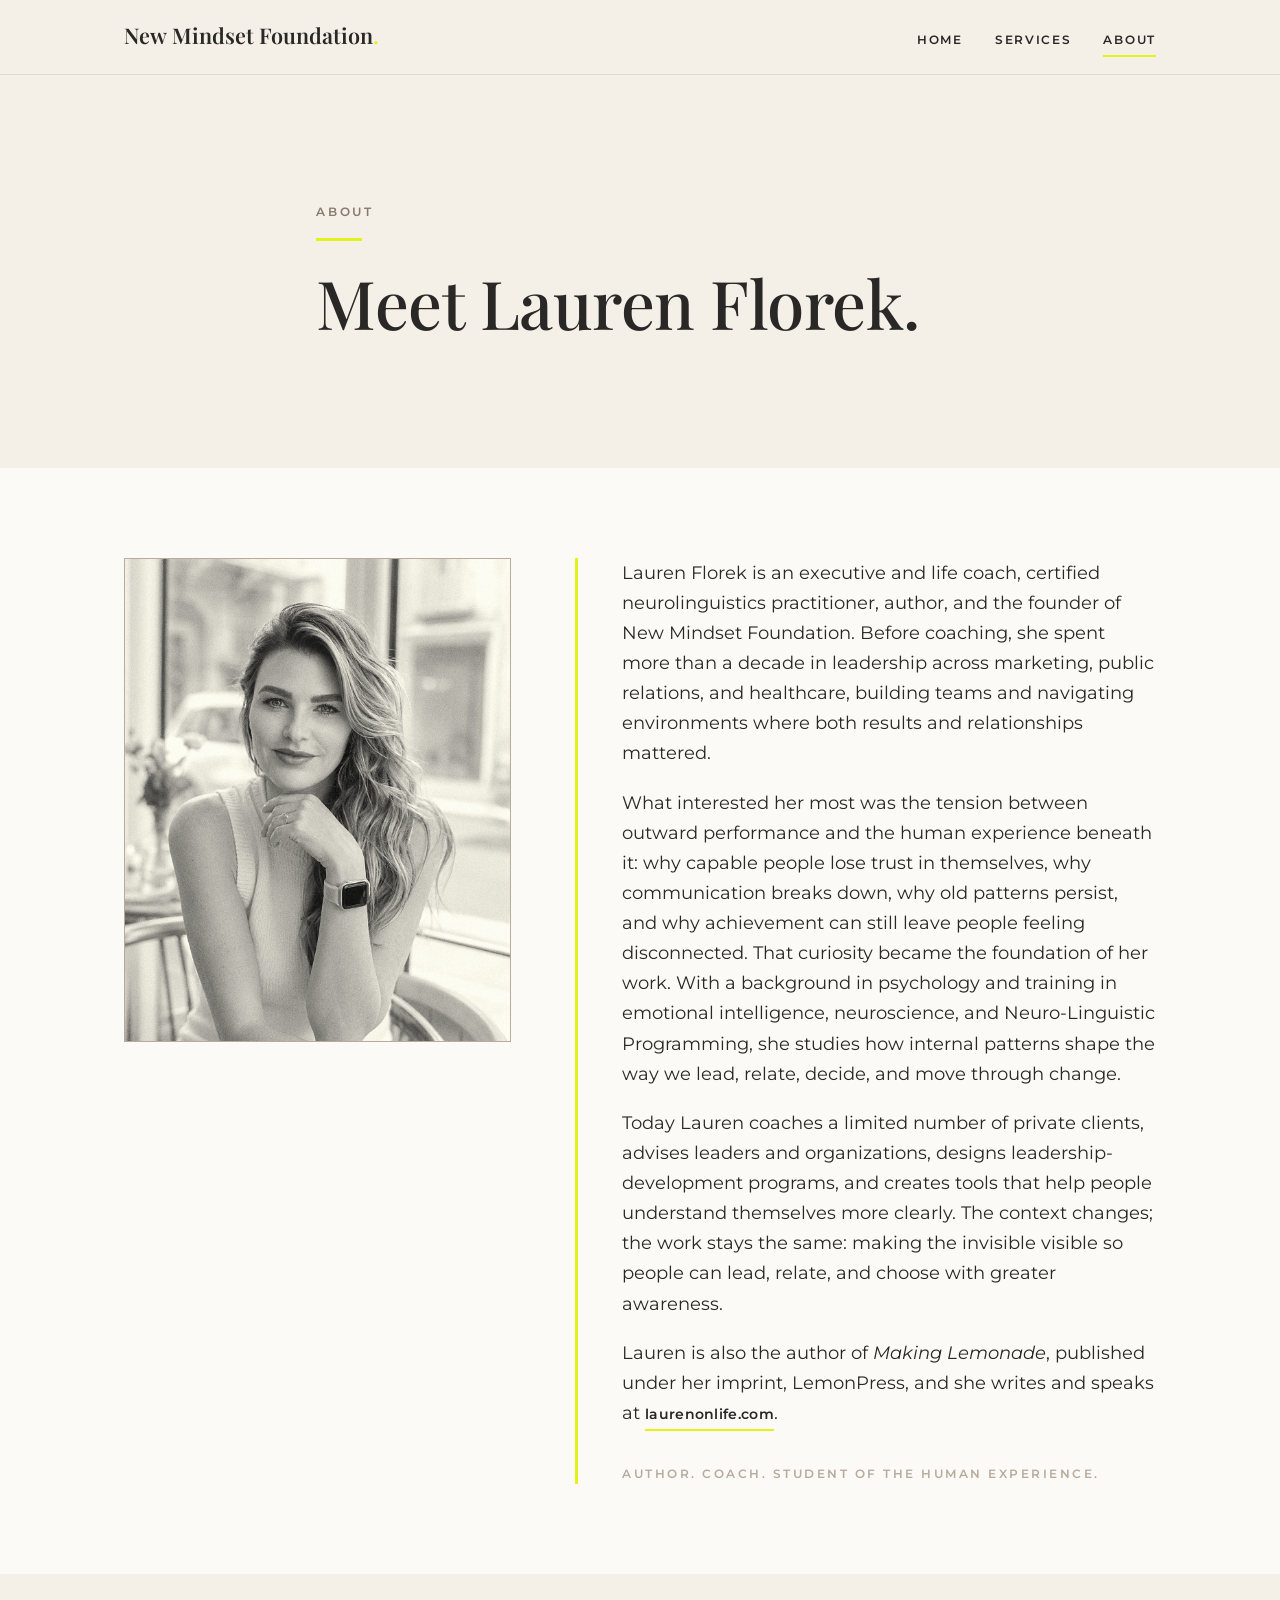
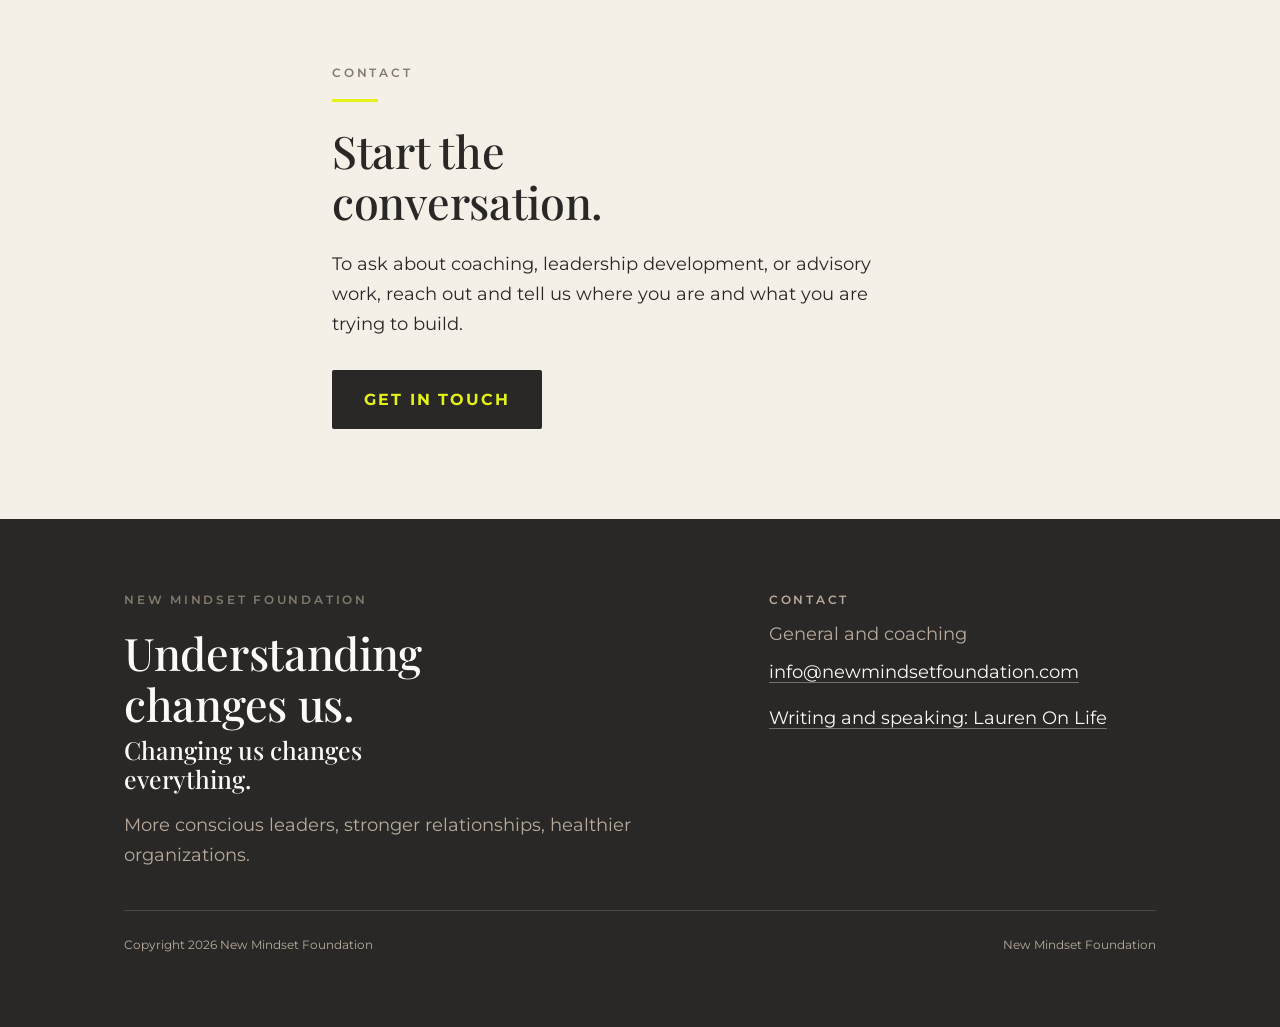
==== about.html @ 93807c2a "About page photo Co-Authored-By: Claude Opus 4.8 <noreply@anthropic.com>" ====
<!DOCTYPE html>
<html lang="en">
<head>
  <meta charset="UTF-8">
  <meta name="viewport" content="width=device-width, initial-scale=1.0">
  <title>About Lauren Florek | New Mindset Foundation</title>
  <meta name="description" content="Meet Lauren Florek: executive and life coach, neurolinguistics practitioner, author, and founder of New Mindset Foundation.">
  <link rel="canonical" href="https://newmindsetfoundation.com/about.html">
  <meta property="og:type" content="website">
  <meta property="og:site_name" content="New Mindset Foundation">
  <meta property="og:title" content="About Lauren Florek | New Mindset Foundation">
  <meta property="og:description" content="Meet Lauren Florek: executive and life coach, neurolinguistics practitioner, author, and founder of New Mindset Foundation.">
  <meta property="og:url" content="https://newmindsetfoundation.com/about.html">
  <link rel="preconnect" href="https://fonts.googleapis.com">
  <link rel="preconnect" href="https://fonts.gstatic.com" crossorigin>
  <link href="https://fonts.googleapis.com/css2?family=Playfair+Display:ital,wght@0,500;0,600;1,500&family=Montserrat:wght@400;500;600&display=swap" rel="stylesheet">
  <link rel="stylesheet" href="css/styles.css">
  <link rel="icon" href="images/favicon.ico" sizes="any">
  <link rel="icon" type="image/png" sizes="32x32" href="images/favicon-32.png">
  <link rel="icon" type="image/png" sizes="16x16" href="images/favicon-16.png">
  <link rel="apple-touch-icon" href="images/apple-touch-icon.png">
</head>
<body>

  <header class="site-header">
    <div class="wrap nav">
      <a class="brand" href="index.html">New&nbsp;Mindset&nbsp;Foundation<span class="dot">.</span></a>
      <nav class="nav-links">
        <a href="index.html">Home</a>
        <a href="services.html">Services</a>
        <a href="about.html" aria-current="page">About</a>
      </nav>
    </div>
  </header>

  <!-- HERO -->
  <section class="section-lg">
    <div class="wrap" style="max-width:46rem;">
      <p class="eyebrow">About</p>
      <hr class="rule">
      <h1>Meet Lauren Florek.</h1>
    </div>
  </section>

  <!-- BIO -->
  <section class="section bg-porcelain">
    <div class="wrap duo narrow-first" style="align-items:start;">
      <div class="col-media">
        <div class="photo" style="aspect-ratio:4/5; border:1px solid var(--stone);">
          <img src="images/lauren-about.jpg" alt="Lauren Florek, founder of New Mindset Foundation">
        </div>
      </div>
      <div class="col-text margin-rule">
      <p>Lauren Florek is an executive and life coach, certified neurolinguistics practitioner, author, and the founder of New Mindset Foundation. Before coaching, she spent more than a decade in leadership across marketing, public relations, and healthcare, building teams and navigating environments where both results and relationships mattered.</p>
      <p>What interested her most was the tension between outward performance and the human experience beneath it: why capable people lose trust in themselves, why communication breaks down, why old patterns persist, and why achievement can still leave people feeling disconnected. That curiosity became the foundation of her work. With a background in psychology and training in emotional intelligence, neuroscience, and Neuro-Linguistic Programming, she studies how internal patterns shape the way we lead, relate, decide, and move through change.</p>
      <p>Today Lauren coaches a limited number of private clients, advises leaders and organizations, designs leadership-development programs, and creates tools that help people understand themselves more clearly. The context changes; the work stays the same: making the invisible visible so people can lead, relate, and choose with greater awareness.</p>
      <p>Lauren is also the author of <em>Making Lemonade</em>, published under her imprint, LemonPress, and she writes and speaks at <a class="textlink" href="https://laurenonlife.com">laurenonlife.com</a>.</p>
      <p class="tagline">Author. Coach. Student of the human experience.</p>
      </div>
    </div>
  </section>

  <!-- CONTACT -->
  <section class="section" id="contact">
    <div class="wrap" style="max-width:44rem;">
      <p class="eyebrow">Contact</p>
      <hr class="rule">
      <h2 style="max-width:22rem;">Start the conversation.</h2>
      <p style="margin-top:1.4rem;">To ask about coaching, leadership development, or advisory work, reach out and tell us where you are and what you are trying to build.</p>
      <div class="actions">
        <a class="btn-list" href="mailto:info@newmindsetfoundation.com?subject=Coaching%20Inquiry">Get in touch</a>
      </div>
    </div>
  </section>

  <!-- FOOTER -->
  <footer class="site-footer">
    <div class="wrap footer-grid">
      <div>
        <p class="eyebrow">New Mindset Foundation</p>
        <h2 style="max-width:20rem;">Understanding changes us.</h2>
        <p style="font-family:var(--serif); font-weight:500; font-size:clamp(1.25rem, 2vw, 1.55rem); line-height:1.2; margin:0.35rem 0 0; max-width:20rem;">Changing us changes everything.</p>
        <p style="margin-top:1rem; color:var(--stone);">More conscious leaders, stronger relationships, healthier organizations.</p>
      </div>
      <div class="footer-contact">
        <p class="eyebrow">Contact</p>
        <p>General and coaching</p>
        <p><a href="mailto:info@newmindsetfoundation.com">info@newmindsetfoundation.com</a></p>
        <p style="margin-top:1rem;"><a href="https://laurenonlife.com">Writing and speaking: Lauren On Life</a></p>
      </div>
    </div>
    <div class="wrap">
      <div class="footer-bottom">
        <span>Copyright 2026 New Mindset Foundation</span>
        <span>New Mindset Foundation</span>
      </div>
    </div>
  </footer>

</body>
</html>
---- css/styles.css ----
/* =========================================================
   Lauren On Life
   All styles live in this one file. Plain CSS, no framework.
   Edit colors in the :root block below. Everything else
   references those variables, so one change updates the site.
   ========================================================= */

:root {
  /* Brand colors */
  --ink:       #292826;  /* primary text and dark sections */
  --stone:     #B8AB9D;  /* secondary text, rules, borders */
  --paper:     #F4EFE7;  /* primary background */
  --porcelain: #FCFAF7;  /* lighter alternate background */
  --citron:    #E5F21A;  /* signature accent, used sparingly, never behind text */
  --blush:     #FFF1ED;  /* softer accent for book and reflective moments */

  /* Fonts. Playfair Display stands in for the brand font Prism Display. */
  --serif: "Playfair Display", Georgia, "Times New Roman", serif;
  --sans:  "Montserrat", -apple-system, BlinkMacSystemFont, "Segoe UI", sans-serif;

  --measure: 34rem;   /* comfortable reading width, roughly 68 characters */
  --wrap: 1120px;
}

/* ---- Base ---- */
*, *::before, *::after { box-sizing: border-box; }
html { -webkit-text-size-adjust: 100%; }
body {
  margin: 0;
  font-family: var(--sans);
  font-weight: 400;
  font-size: 17.5px;
  line-height: 1.72;
  color: var(--ink);
  background: var(--paper);
  -webkit-font-smoothing: antialiased;
}
img { max-width: 100%; display: block; }

/* ---- Headings ---- */
h1, h2, h3 { font-family: var(--serif); font-weight: 500; line-height: 1.14; margin: 0; }
h1 { font-size: clamp(2.5rem, 5.5vw, 4.2rem); letter-spacing: -0.5px; }
h2 { font-size: clamp(1.9rem, 3.6vw, 2.8rem); letter-spacing: -0.3px; }
h3 { font-size: clamp(1.25rem, 2vw, 1.55rem); font-weight: 600; }
.italic { font-style: italic; }

p { margin: 0 0 1.1em; max-width: var(--measure); }
p:last-child { margin-bottom: 0; }

/* Small label above a heading */
.eyebrow {
  font-size: 0.72rem;
  font-weight: 600;
  letter-spacing: 0.24em;
  text-transform: uppercase;
  color: #837a6e;
  margin: 0 0 1rem;
}

/* A short citron rule above a heading. Left aligned on purpose. */
.rule {
  width: 46px;
  height: 3px;
  background: var(--citron);
  border: 0;
  margin: 0 0 1.4rem;
}

/* ---- Links ---- */
a { color: var(--ink); }
.textlink {
  display: inline-block;
  font-weight: 600;
  font-size: 0.9rem;
  letter-spacing: 0.02em;
  text-decoration: none;
  color: var(--ink);
  border-bottom: 2px solid var(--citron);
  padding-bottom: 2px;
}
.textlink:hover { border-bottom-color: var(--ink); }

/* ---- The one button style, used consistently ---- */
.btn {
  display: inline-block;
  font-family: var(--sans);
  font-weight: 600;
  font-size: 0.78rem;
  letter-spacing: 0.14em;
  text-transform: uppercase;
  text-decoration: none;
  color: var(--porcelain);
  background: var(--ink);
  padding: 0.9rem 1.6rem;
  border: 1px solid var(--ink);
  border-radius: 2px;
}
/* Primary button hover: a thin citron line along the bottom edge only. No fill change, no glow. */
.btn:hover { box-shadow: inset 0 -3px 0 0 var(--citron); }

/* Secondary outline button: same height and padding as the primary, transparent with an Ink border. */
.btn-outline { background: transparent; color: var(--ink); border: 1px solid var(--ink); }
.btn-outline:hover { box-shadow: inset 0 -3px 0 0 var(--citron); }

/* Bold action button: Ink background with Electric Citron lettering (citron on dark is allowed). Used for the mailing list and the book waitlist. */
.btn-list {
  display: inline-block;
  font-family: var(--sans);
  font-weight: 700;
  font-size: 1rem;
  letter-spacing: 0.12em;
  text-transform: uppercase;
  text-decoration: none;
  color: var(--citron);
  background: var(--ink);
  padding: 1rem 2rem;
  border-radius: 2px;
}
.btn-list:hover { text-decoration: underline; text-underline-offset: 3px; }
.btn-list:focus-visible { outline: 2px solid var(--ink); outline-offset: 3px; }

/* =========================================================
   Kit (email signup) form, restyled to match the site.
   Kit ships its own inline styles, so these use !important
   where needed to override them. Works in the Soft Stone
   footer (home) and the blush section (book page).
   ========================================================= */
.kit-form { margin-top: 1.6rem; max-width: 30rem; }
/* Montserrat everywhere, and strip Kit's own card chrome */
.kit-form .formkit-form,
.kit-form .formkit-form * { font-family: var(--sans) !important; }
.kit-form .formkit-form {
  background: transparent !important;
  border: 0 !important;
  box-shadow: none !important;
  padding: 0 !important;
  max-width: 100% !important;
}
/* Email input: Warm Paper fill, thin Ink border, square corners */
.kit-form .formkit-input {
  background: var(--paper) !important;
  border: 1px solid var(--ink) !important;
  border-radius: 0 !important;
  color: var(--ink) !important;
  padding: 0.85rem 1rem !important;
  font-size: 1rem !important;
  box-shadow: none !important;
}
.kit-form .formkit-input::placeholder { color: #837a6e !important; opacity: 1; }
/* Submit button: Ink background, Electric Citron lettering (citron on Ink is the approved treatment), square, no shadow */
.kit-form .formkit-submit {
  background: var(--ink) !important;
  border: 1px solid var(--ink) !important;
  border-radius: 0 !important;
  box-shadow: none !important;
  padding: 0.9rem 2rem !important;
}
.kit-form .formkit-submit,
.kit-form .formkit-submit span {
  color: var(--citron) !important;
  font-weight: 700 !important;
  letter-spacing: 0.12em !important;
  text-transform: uppercase !important;
  font-size: 1rem !important;
}
.kit-form .formkit-submit:hover { background: #45423d !important; border-color: #45423d !important; }
.kit-form .formkit-submit:hover span { text-decoration: underline; text-underline-offset: 3px; }
.kit-form .formkit-submit > div { background: transparent !important; }  /* neutralize Kit's hover fill animation */
/* Small privacy line under the form, in Soft Stone */
.kit-form .formkit-guarantee,
.kit-form .formkit-guarantee * {
  color: var(--stone) !important;
  font-size: 0.78rem !important;
  font-weight: 400 !important;
}
/* On the Soft Stone footer, darken that line so it stays readable against the stone background */
.site-footer--stone .kit-form .formkit-guarantee,
.site-footer--stone .kit-form .formkit-guarantee * { color: #3a3833 !important; }
/* Remove Kit branding */
.kit-form .formkit-powered-by-convertkit,
.kit-form .formkit-powered-by,
.kit-form [data-element="powered-by"] { display: none !important; }
/* After-subscribe confirmation message, restyled from Kit's green default */
.kit-form .formkit-alert,
.kit-form .formkit-alert-success {
  background: var(--porcelain) !important;
  border: 1px solid var(--stone) !important;
  border-radius: 0 !important;
  color: var(--ink) !important;
  font-family: var(--sans) !important;
  padding: 0.9rem 1.1rem !important;
  box-shadow: none !important;
}
.kit-form .formkit-alert *,
.kit-form .formkit-alert-success * {
  color: var(--ink) !important;
  font-family: var(--sans) !important;
}

/* =========================================================
   Speaking inquiry form (Formspree)
   ========================================================= */
.inquiry-form { margin-top: 1.9rem; max-width: 38rem; display: flex; flex-direction: column; gap: 1rem; }
.inquiry-form .form-row { display: grid; grid-template-columns: 1fr 1fr; gap: 1rem; }
.inquiry-form .field { display: flex; flex-direction: column; }
.inquiry-form label {
  font-family: var(--sans);
  font-size: 0.72rem;
  font-weight: 600;
  letter-spacing: 0.16em;
  text-transform: uppercase;
  color: #837a6e;
  margin-bottom: 0.45rem;
}
.inquiry-form input,
.inquiry-form textarea {
  font-family: var(--sans);
  font-size: 1rem;
  color: var(--ink);
  background: var(--porcelain);
  border: 1px solid var(--stone);
  border-radius: 0;
  padding: 0.75rem 0.9rem;
  width: 100%;
}
.inquiry-form input::placeholder,
.inquiry-form textarea::placeholder { color: #9a9184; }
.inquiry-form input:focus-visible,
.inquiry-form textarea:focus-visible { outline: 2px solid var(--ink); outline-offset: 2px; }
.inquiry-form textarea { resize: vertical; min-height: 8rem; }
.inquiry-form .actions { margin-top: 0; }
.inquiry-form button.btn-list { border: 1px solid var(--ink); cursor: pointer; }
.form-error { font-size: 0.85rem; color: #7a2f2f; margin: 0; }
.form-error a { color: inherit; }
.form-thanks { font-size: 1.15rem; color: var(--ink); max-width: 34rem; margin-top: 1.9rem; }
@media (max-width: 640px) {
  .inquiry-form .form-row { grid-template-columns: 1fr; }
}

/* Focus states you can actually see */
a:focus-visible, .btn:focus-visible {
  outline: 2px solid var(--ink);
  outline-offset: 3px;
  border-radius: 2px;
}

/* ---- Layout helpers ---- */
.wrap { max-width: var(--wrap); margin: 0 auto; padding-inline: clamp(1.25rem, 5vw, 2.75rem); }
.section    { padding-block: clamp(3.5rem, 7vw, 6rem); }
.section-lg { padding-block: clamp(5rem, 10vw, 8rem); }   /* deliberately roomier */
.section-sm { padding-block: clamp(2.5rem, 5vw, 3.5rem); } /* deliberately tighter */

.bg-paper     { background: var(--paper); }
.bg-porcelain { background: var(--porcelain); }
.bg-blush     { background: var(--blush); }
.bg-stone     { background: var(--stone); }
.bg-ink       { background: var(--ink); color: var(--porcelain); }
.bg-ink h1, .bg-ink h2, .bg-ink h3 { color: var(--porcelain); }
.bg-ink .eyebrow { color: var(--stone); }
.bg-ink a { color: var(--porcelain); }

/* Button inverts on dark sections so it stays visible. Same shape, flipped colors. */
.bg-ink .btn, .bg-stone .btn { background: var(--porcelain); color: var(--ink); border-color: var(--porcelain); }
.bg-ink .btn:hover, .bg-stone .btn:hover { box-shadow: inset 0 -3px 0 0 var(--citron); }
.bg-ink .textlink { color: var(--porcelain); border-bottom-color: var(--citron); }

/* ---- Asymmetric two-column blocks ---- */
.duo {
  display: grid;
  grid-template-columns: 1.5fr 1fr;   /* wide column beside a narrow one */
  gap: clamp(2rem, 5vw, 4.5rem);
  align-items: center;
}
.duo.narrow-first { grid-template-columns: 1fr 1.5fr; }
.duo .col-text { max-width: 40rem; }

/* ---- Photo placeholders (honest gaps until real photos arrive) ---- */
.photo-slot {
  background: var(--porcelain);
  border: 1px dashed var(--stone);
  display: flex;
  align-items: center;
  justify-content: center;
  text-align: center;
  padding: 1.5rem;
  color: #837a6e;
  font-size: 0.82rem;
  line-height: 1.5;
}
.photo-slot span { max-width: 20rem; }
.ratio-3-4 { aspect-ratio: 3 / 4; }
.ratio-3-2 { aspect-ratio: 3 / 2; }
.ratio-1-1 { aspect-ratio: 1 / 1; }

/* Real photo, when present */
.photo { overflow: hidden; }
.photo img { width: 100%; height: 100%; object-fit: cover; }

/* ---- Editorial list (replaces feature cards) ---- */
.entries { margin-top: clamp(1.5rem, 4vw, 2.5rem); }
.entry {
  display: grid;
  grid-template-columns: 1fr 2fr;   /* asymmetric: label beside body */
  gap: clamp(1rem, 3vw, 2.5rem);
  background: var(--blush);
  border: 1px solid var(--stone);
  border-radius: 2px;
  padding: clamp(1.5rem, 3vw, 2.2rem);
  transition: transform 0.25s ease;   /* smooth, not bouncy */
}
.entry + .entry { margin-top: 1rem; }
.entry:hover { transform: scale(1.02); }
/* Home page only: Work blocks on Porcelain (speaker page keeps its own style) */
.entries--porcelain .entry { background: var(--porcelain); }
.entry .label { font-size: 0.75rem; font-weight: 600; letter-spacing: 0.16em; text-transform: uppercase; color: var(--stone); }
.entry h3 { margin: 0.3rem 0 0.6rem; }
.entry p { margin: 0; color: #4b463f; }

/* ---- Plain editorial list (workshop themes, no pill chips) ---- */
.plainlist { list-style: none; margin: clamp(1.5rem, 4vw, 2.25rem) 0 0; padding: 0; max-width: 46rem; }
.plainlist li { padding: 0.95rem 0; border-top: 1px solid rgba(41, 40, 38, 0.16); font-size: 1.02rem; }
.plainlist li:last-child { border-bottom: 1px solid rgba(41, 40, 38, 0.16); }

/* ---- Keynote block inner content (built on the .entry pattern) ---- */
.entry .ksub { font-family: var(--serif); font-style: italic; font-size: 1.05rem; color: #4b463f; margin: 0.25rem 0 0.9rem; }
.entry .kbody p { margin: 0 0 0.9rem; }
.entry .kbody p:last-child { margin-bottom: 0; }
.entry .bestfor { font-size: 0.82rem; color: #837a6e; margin: 1.1rem 0 0; }

/* ---- Two equal columns that stack on mobile ---- */
.cols-2 { display: grid; grid-template-columns: 1fr 1fr; gap: clamp(2rem, 5vw, 3.5rem); margin-top: clamp(1.5rem, 4vw, 2.5rem); }
.cols-2 h3 { margin-bottom: 0.2rem; }
.cols-2 .plainlist { margin-top: 0.6rem; }
@media (max-width: 820px) { .cols-2 { grid-template-columns: 1fr; } }

/* ---- Pull quote ---- */
.pullquote blockquote {
  margin: 0;
  max-width: 42rem;
  font-family: var(--serif);
  font-style: italic;
  font-size: clamp(1.4rem, 3vw, 2.1rem);
  line-height: 1.42;
}
.pullquote cite {
  display: block;
  margin-top: 1.4rem;
  font-family: var(--sans);
  font-style: normal;
  font-size: 0.78rem;
  letter-spacing: 0.18em;
  text-transform: uppercase;
  color: var(--stone);
}

/* ---- Quote + coaching: two full-bleed panels side by side ---- */
.duo-panels { display: grid; grid-template-columns: 55fr 45fr; }
.duo-panels .panel {
  display: flex;
  flex-direction: column;
  justify-content: center;
  padding: clamp(2.75rem, 6vw, 5rem) clamp(1.5rem, 5vw, 3.5rem);
}
.panel-quote { background: var(--ink); color: var(--porcelain); }
.panel-coach { background: var(--blush); }
.quote-lead {
  font-family: var(--serif);
  font-style: normal;            /* Playfair, not italic, per request */
  font-weight: 500;
  font-size: clamp(1.3rem, 2.3vw, 1.85rem);   /* about 12% smaller, same font, weight, and line-height ratio */
  line-height: 1.34;
  margin: 0;
  max-width: 32rem;
  color: var(--porcelain);
}
.quote-name {
  font-family: var(--sans);
  font-size: 0.75rem;
  letter-spacing: 0.2em;
  text-transform: uppercase;
  color: var(--stone);
  margin: 1.4rem 0 0;
}
@media (max-width: 820px) {
  .duo-panels { grid-template-columns: 1fr; }   /* stack, quote first (source order) */
}

/* ---- Book layout ---- */
.book {
  display: grid;
  grid-template-columns: 0.85fr 1.15fr;
  gap: clamp(2rem, 5vw, 4.5rem);
  align-items: center;
}
.book-cover { border: 1px solid rgba(41, 40, 38, 0.12); }  /* thin frame, no drop shadow */
.kicker {
  font-size: 0.75rem;
  font-weight: 600;
  letter-spacing: 0.2em;
  text-transform: uppercase;
  color: var(--stone);
  margin: 0 0 1rem;
}
.subtitle {
  font-family: var(--serif);
  font-style: italic;
  font-size: 1.25rem;
  line-height: 1.4;
  color: #4b463f;
  margin: 0.6rem 0 1.4rem;
  max-width: 32rem;
}
.gap-note {
  font-size: 0.8rem;
  color: #837a6e;
  border-left: 3px solid var(--citron);
  padding-left: 0.85rem;
  margin-top: 1.4rem;
  max-width: 34rem;
}

/* Small imprint credit line at the end of the book description */
.imprint { font-size: 0.85rem; color: #837a6e; margin-top: 2.2rem; }

/* Shared: thin vertical citron line in the left margin of a text column. Sits beside the text, never behind it. Used on the book description and both bio sections. */
.margin-rule { border-left: 3px solid var(--citron); padding-left: clamp(1.75rem, 4vw, 2.75rem); }
@media (max-width: 640px) { .margin-rule { border-left: 0; } }

/* ---- Header ---- */
.site-header {
  position: sticky;
  top: 0;
  z-index: 20;
  background: var(--paper);            /* solid, no blur */
  border-bottom: 1px solid rgba(41, 40, 38, 0.1);
}
.nav { display: flex; align-items: baseline; justify-content: space-between; gap: 1rem; padding-block: 1.05rem; }
.brand {
  font-family: var(--serif);
  font-size: 1.35rem;
  font-weight: 600;
  text-decoration: none;
  color: var(--ink);
  white-space: nowrap;
}
.brand .dot { color: var(--citron); }   /* the one citron flourish in the wordmark */
.nav-links { display: flex; gap: clamp(1rem, 3vw, 2rem); }
.nav-links a {
  text-decoration: none;
  font-size: 0.76rem;
  font-weight: 600;
  letter-spacing: 0.14em;
  text-transform: uppercase;
  color: var(--ink);
  padding-bottom: 4px;
  border-bottom: 2px solid transparent;
  white-space: nowrap;                 /* a link like "The Book" never wraps to two lines */
}
.nav-links a:hover { border-bottom-color: rgba(41, 40, 38, 0.3); }
.nav-links a[aria-current="page"] { border-bottom-color: var(--citron); }

/* On phones, the wordmark plus three links do not fit on one row, so stack
   the wordmark above the links and tighten the links so all three stay on
   a single line (tested down to about 375px, and comfortable at 320px).
   Desktop and tablet layouts are untouched. */
@media (max-width: 480px) {
  .nav { flex-direction: column; align-items: flex-start; gap: 0.55rem; }
  .nav-links { gap: 1.15rem; }
  .nav-links a { font-size: 0.72rem; letter-spacing: 0.1em; }
}

/* ---- Buttons row ---- */
.actions { display: flex; flex-wrap: wrap; align-items: center; gap: 1.25rem; margin-top: 1.9rem; }

/* ---- Footer ---- */
.site-footer { background: var(--ink); color: var(--porcelain); padding-block: clamp(3rem, 6vw, 4.5rem); }
.footer-grid { display: grid; grid-template-columns: 1.5fr 1fr; gap: clamp(2rem, 5vw, 4rem); align-items: start; }
.footer-grid a { color: var(--porcelain); }
.footer-contact p { color: var(--stone); margin-bottom: 0.5rem; }
.footer-contact a { text-decoration: none; border-bottom: 1px solid rgba(252, 250, 247, 0.35); color: var(--porcelain); }
.footer-contact a:hover { border-bottom-color: var(--citron); }
.footer-bottom {
  border-top: 1px solid rgba(252, 250, 247, 0.15);
  margin-top: 2.5rem;
  padding-top: 1.4rem;
  font-size: 0.78rem;
  color: var(--stone);
  display: flex;
  justify-content: space-between;
  flex-wrap: wrap;
  gap: 0.5rem;
}

/* ---- Home page footer variant: Soft Stone background, Ink text ---- */
.site-footer--stone { background: var(--stone); color: var(--ink); }
.site-footer--stone h2 { color: var(--ink); }
.site-footer--stone .eyebrow { color: var(--ink); }
.site-footer--stone .footer-contact p { color: var(--ink); }
.site-footer--stone .footer-contact a { color: var(--ink); border-bottom: 2px solid var(--citron); }
.site-footer--stone .footer-contact a:hover { border-bottom-color: var(--ink); }
.site-footer--stone .footer-bottom { color: var(--ink); border-top-color: rgba(41, 40, 38, 0.28); }

/* In the Soft Stone footer, keep the citron lettering so it beats the general footer link color. */
.site-footer--stone .btn-list { color: var(--citron); }

/* =========================================================
   Phone first: stack the columns on narrow screens
   ========================================================= */
@media (max-width: 820px) {
  .duo, .duo.narrow-first, .book, .footer-grid { grid-template-columns: 1fr; }
  .entry { grid-template-columns: 1fr; gap: 0.4rem; }
  .book .book-cover { max-width: 300px; }
  .duo.narrow-first .col-media { order: -1; }   /* image on top when stacked */
}

/* =========================================================
   New Mindset Foundation additions.
   Built on the same system above. Two small pieces the
   personal-brand site did not need: testimonial blocks and
   the closing tagline. Everything else reuses the shared
   classes. This site leans on Porcelain, Ink, and Soft Stone
   and leaves Soft Blush to the personal-brand site, so the two
   read as related but clearly distinct.
   ========================================================= */

/* ---- Testimonials: Porcelain blocks with a thin Soft Stone border ---- */
.quotes {
  display: grid;
  grid-template-columns: repeat(3, 1fr);
  gap: 1rem;
  margin-top: clamp(1.5rem, 4vw, 2.5rem);
}
.quote-block {
  display: flex;
  flex-direction: column;
  background: var(--porcelain);
  border: 1px solid var(--stone);
  border-radius: 2px;
  padding: clamp(1.5rem, 3vw, 2.2rem);
}
.quote-block .q {
  font-family: var(--serif);
  font-style: italic;
  font-size: 1.08rem;
  line-height: 1.5;
  color: var(--ink);
  margin: 0 0 1.3rem;
  max-width: none;
}
.quote-block .who {
  font-family: var(--sans);
  font-size: 0.72rem;
  font-weight: 600;
  letter-spacing: 0.2em;
  text-transform: uppercase;
  color: var(--stone);
  margin: auto 0 0;   /* pin the name to the bottom so uneven quotes still line up */
}
@media (max-width: 820px) {
  .quotes { grid-template-columns: 1fr; }
}

/* ---- Small letterspaced closing line (used at the end of the About page) ---- */
.tagline {
  font-family: var(--sans);
  font-size: 0.78rem;
  font-weight: 600;
  letter-spacing: 0.2em;
  text-transform: uppercase;
  color: var(--stone);
  margin: 2rem 0 0;
}
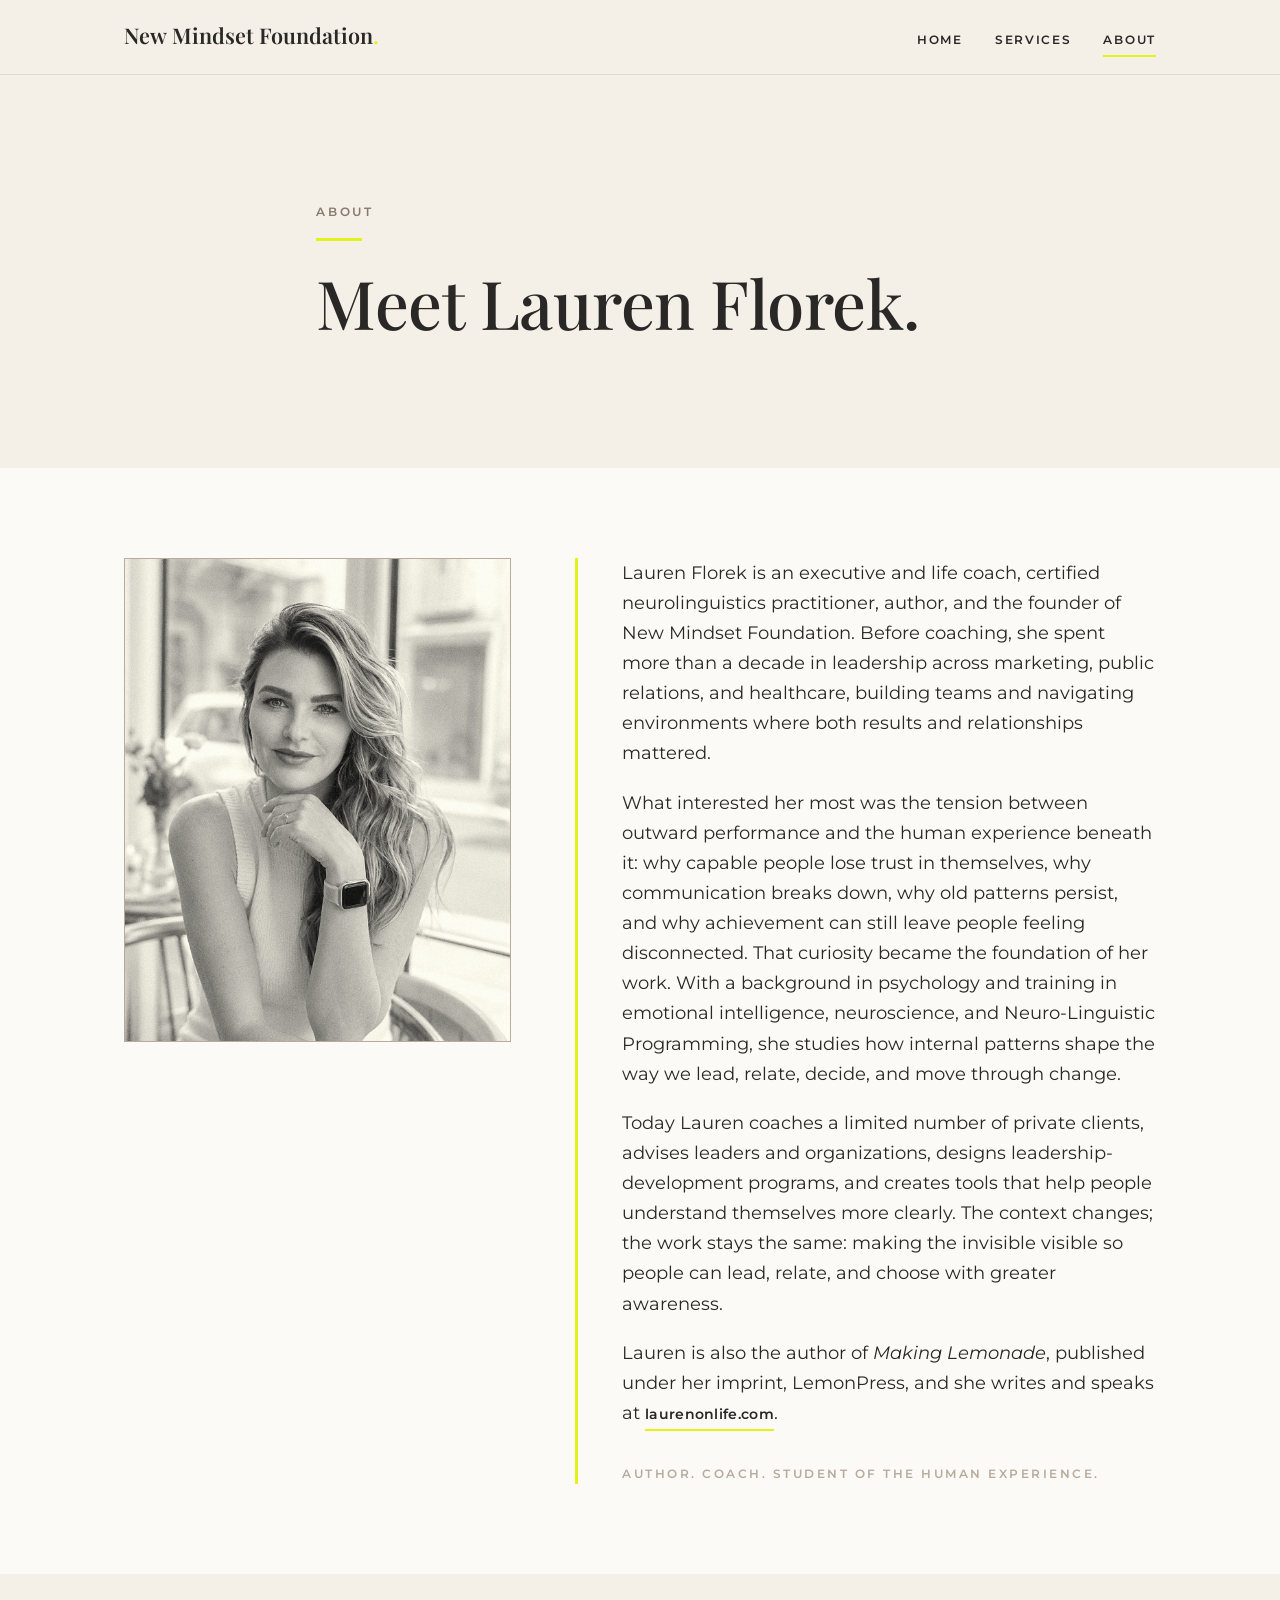
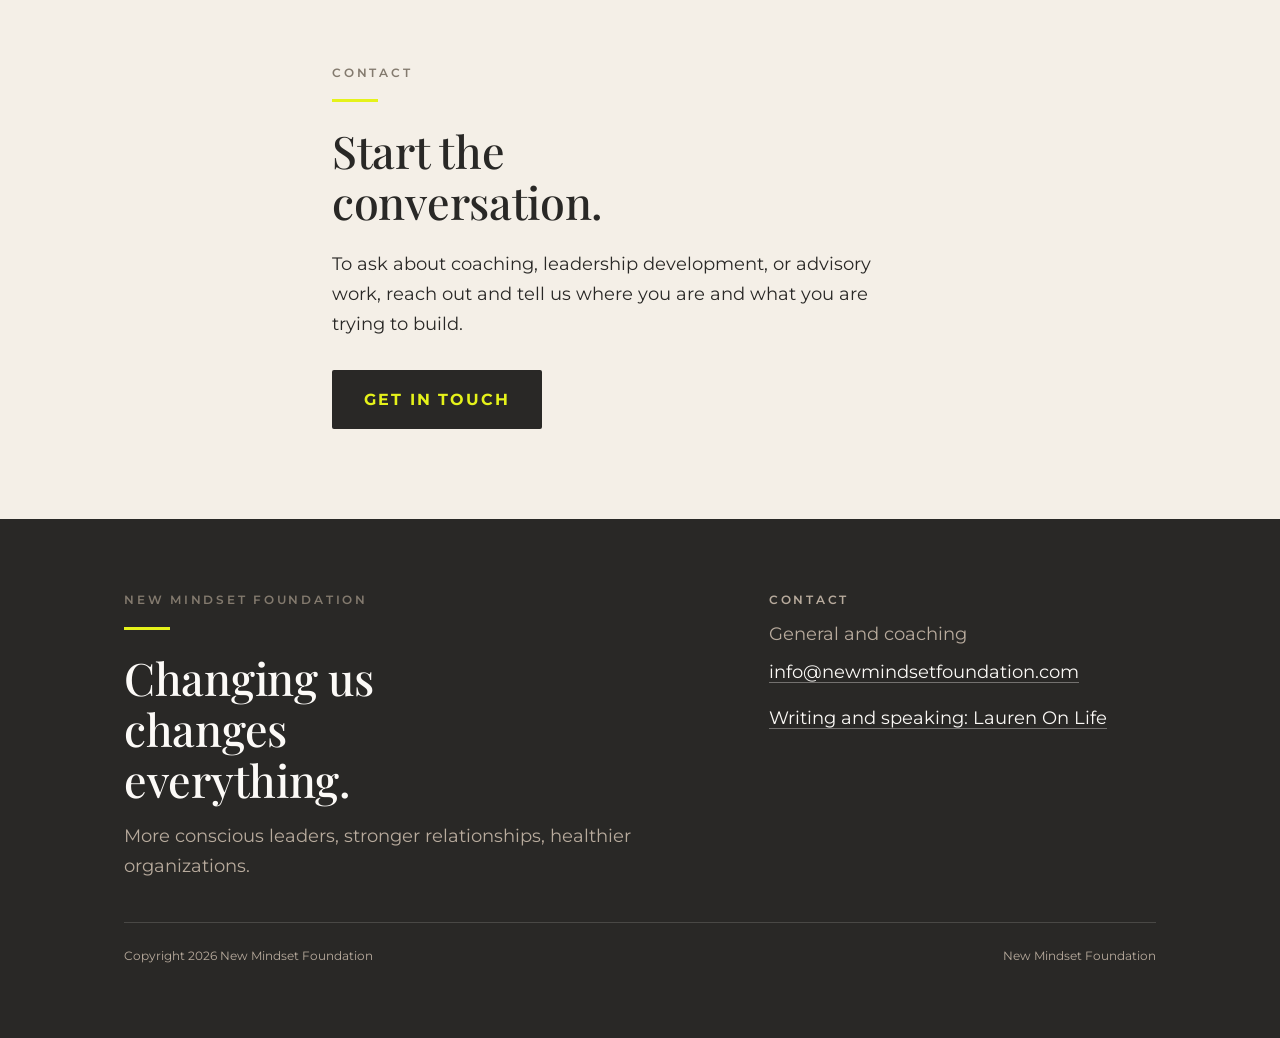
==== commit f1977601: "Split the quote between hero and footer Co-Authored-By: Claude Opus 4.8 <noreply@anthropic.com>" ====
--- a/about.html
+++ b/about.html
@@ -78,8 +78,8 @@
     <div class="wrap footer-grid">
       <div>
         <p class="eyebrow">New Mindset Foundation</p>
-        <h2 style="max-width:20rem;">Understanding changes us.</h2>
-        <p style="font-family:var(--serif); font-weight:500; font-size:clamp(1.25rem, 2vw, 1.55rem); line-height:1.2; margin:0.35rem 0 0; max-width:20rem;">Changing us changes everything.</p>
+        <hr class="rule">
+        <h2 style="max-width:20rem;">Changing us changes everything.</h2>
         <p style="margin-top:1rem; color:var(--stone);">More conscious leaders, stronger relationships, healthier organizations.</p>
       </div>
       <div class="footer-contact">
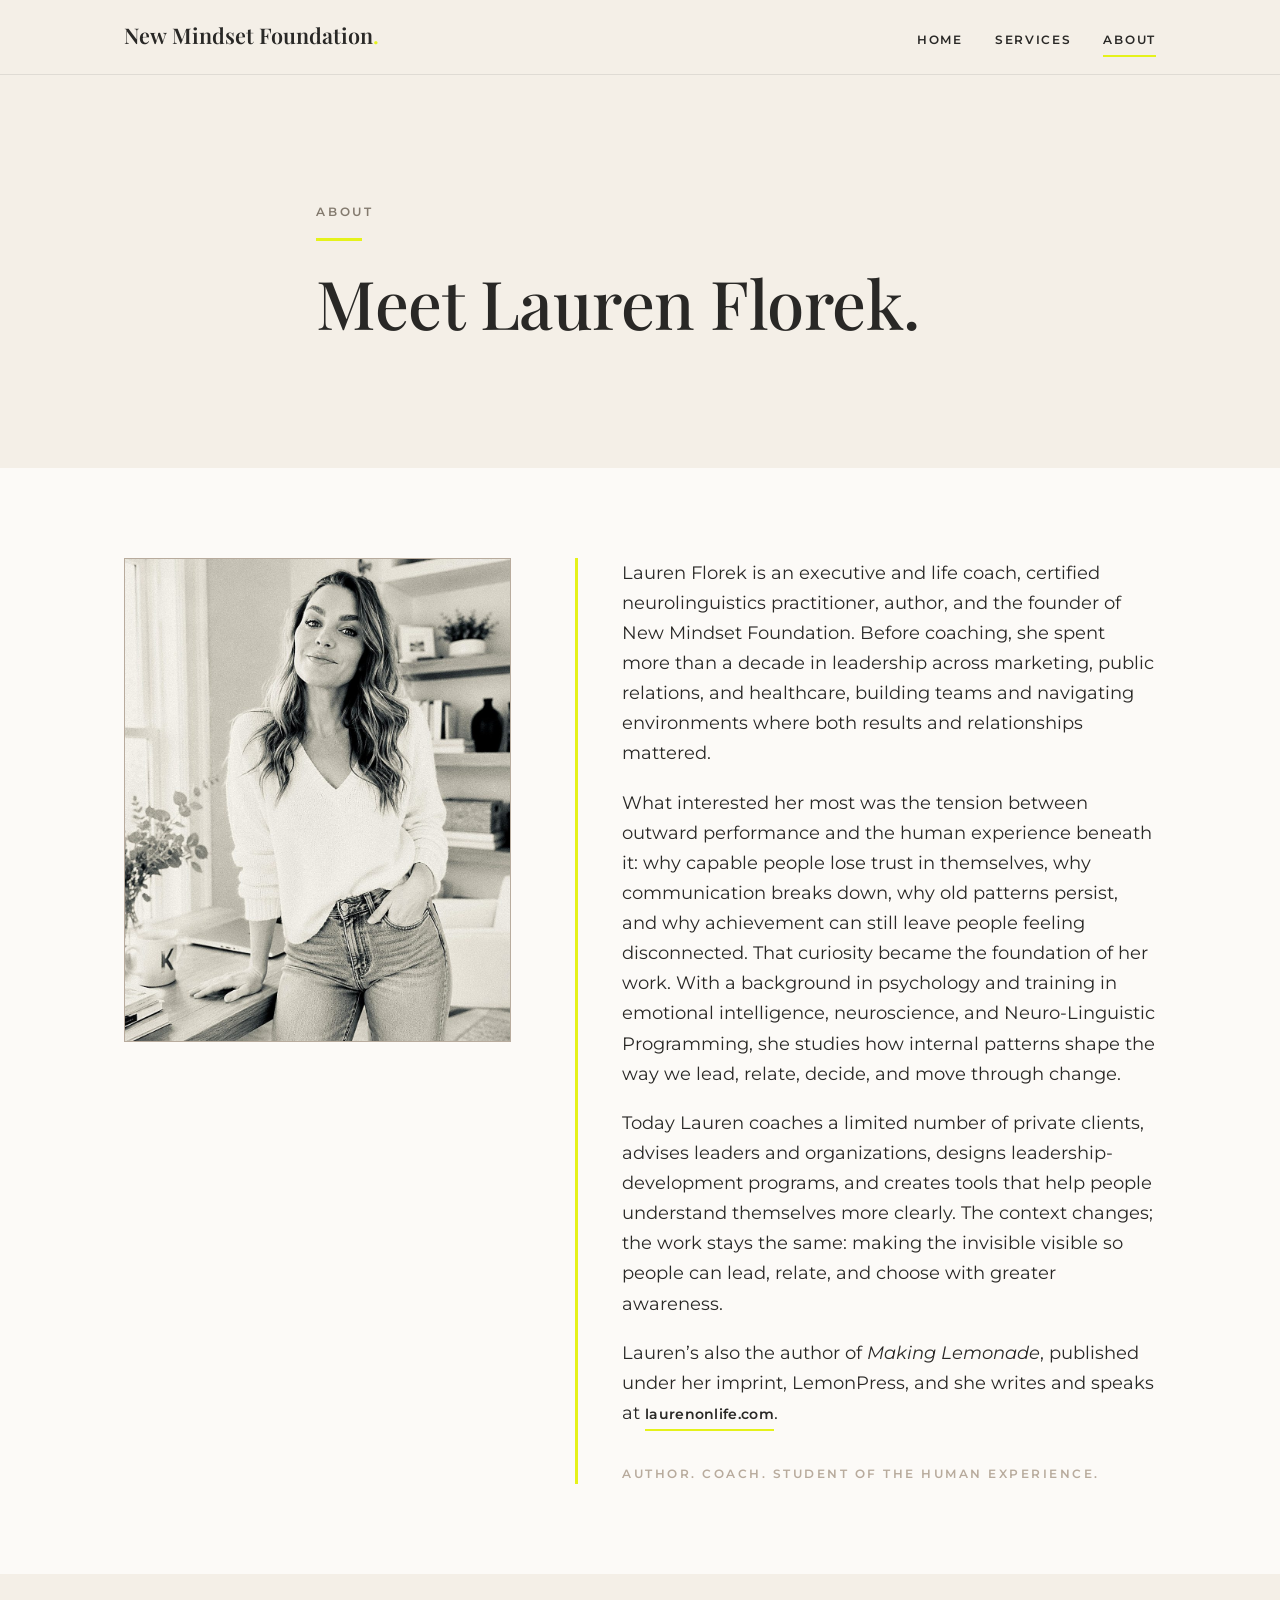
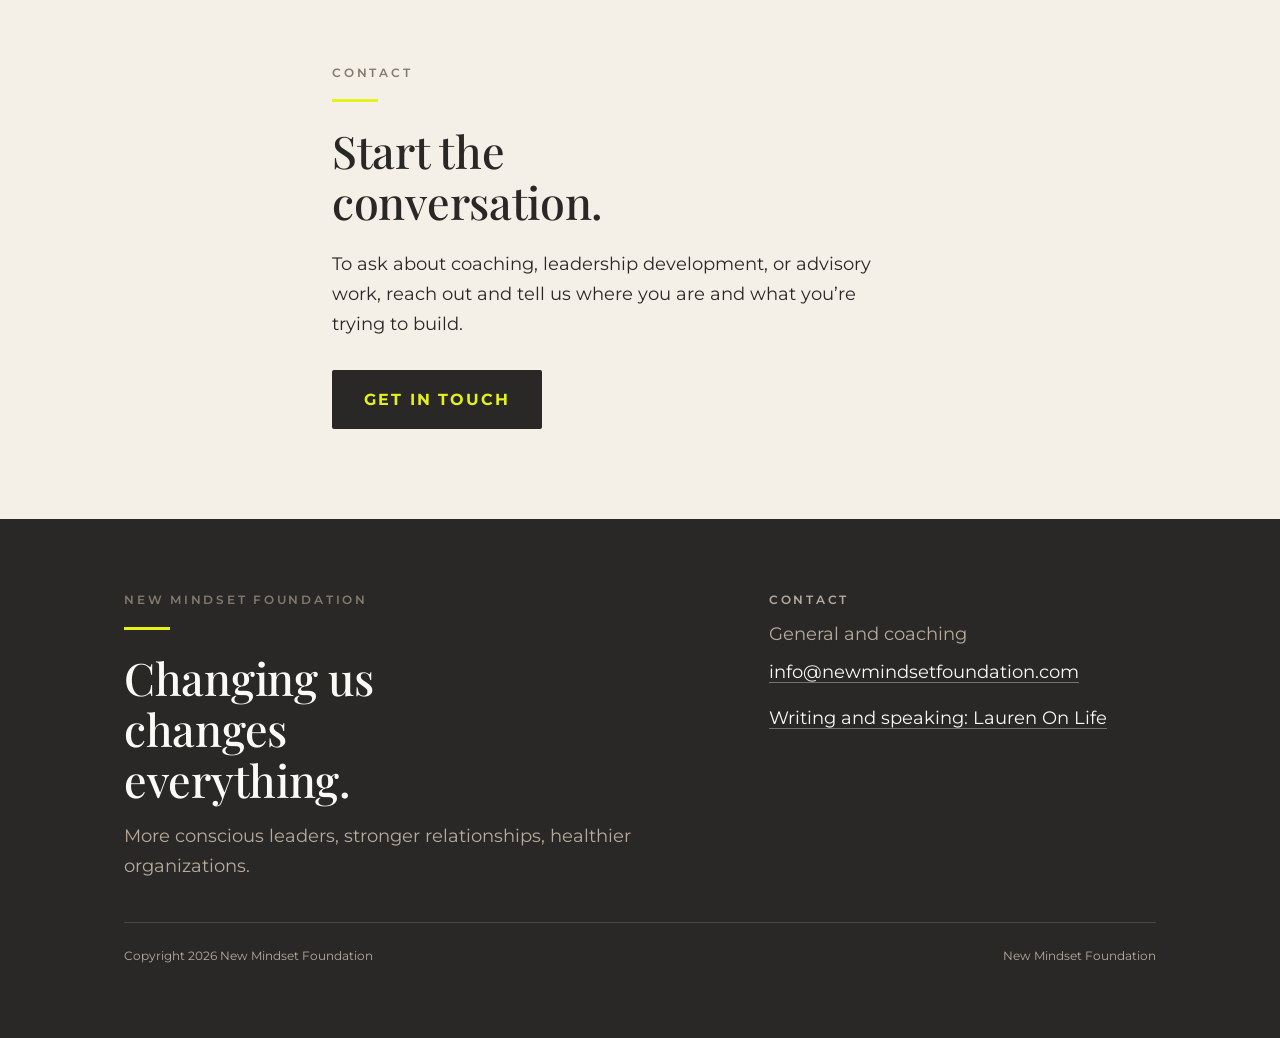
==== commit d5db40e1: "Contractions and link repair Co-Authored-By: Claude Opus 4.8 <noreply@anthropic.com>" ====
--- a/about.html
+++ b/about.html
@@ -54,7 +54,7 @@
       <p>Lauren Florek is an executive and life coach, certified neurolinguistics practitioner, author, and the founder of New Mindset Foundation. Before coaching, she spent more than a decade in leadership across marketing, public relations, and healthcare, building teams and navigating environments where both results and relationships mattered.</p>
       <p>What interested her most was the tension between outward performance and the human experience beneath it: why capable people lose trust in themselves, why communication breaks down, why old patterns persist, and why achievement can still leave people feeling disconnected. That curiosity became the foundation of her work. With a background in psychology and training in emotional intelligence, neuroscience, and Neuro-Linguistic Programming, she studies how internal patterns shape the way we lead, relate, decide, and move through change.</p>
       <p>Today Lauren coaches a limited number of private clients, advises leaders and organizations, designs leadership-development programs, and creates tools that help people understand themselves more clearly. The context changes; the work stays the same: making the invisible visible so people can lead, relate, and choose with greater awareness.</p>
-      <p>Lauren is also the author of <em>Making Lemonade</em>, published under her imprint, LemonPress, and she writes and speaks at <a class="textlink" href="https://laurenonlife.com">laurenonlife.com</a>.</p>
+      <p>Lauren’s also the author of <em>Making Lemonade</em>, published under her imprint, LemonPress, and she writes and speaks at <a class="textlink" href="https://laurenonlife.com">laurenonlife.com</a>.</p>
       <p class="tagline">Author. Coach. Student of the human experience.</p>
       </div>
     </div>
@@ -66,7 +66,7 @@
       <p class="eyebrow">Contact</p>
       <hr class="rule">
       <h2 style="max-width:22rem;">Start the conversation.</h2>
-      <p style="margin-top:1.4rem;">To ask about coaching, leadership development, or advisory work, reach out and tell us where you are and what you are trying to build.</p>
+      <p style="margin-top:1.4rem;">To ask about coaching, leadership development, or advisory work, reach out and tell us where you are and what you’re trying to build.</p>
       <div class="actions">
         <a class="btn-list" href="mailto:info@newmindsetfoundation.com?subject=Coaching%20Inquiry">Get in touch</a>
       </div>
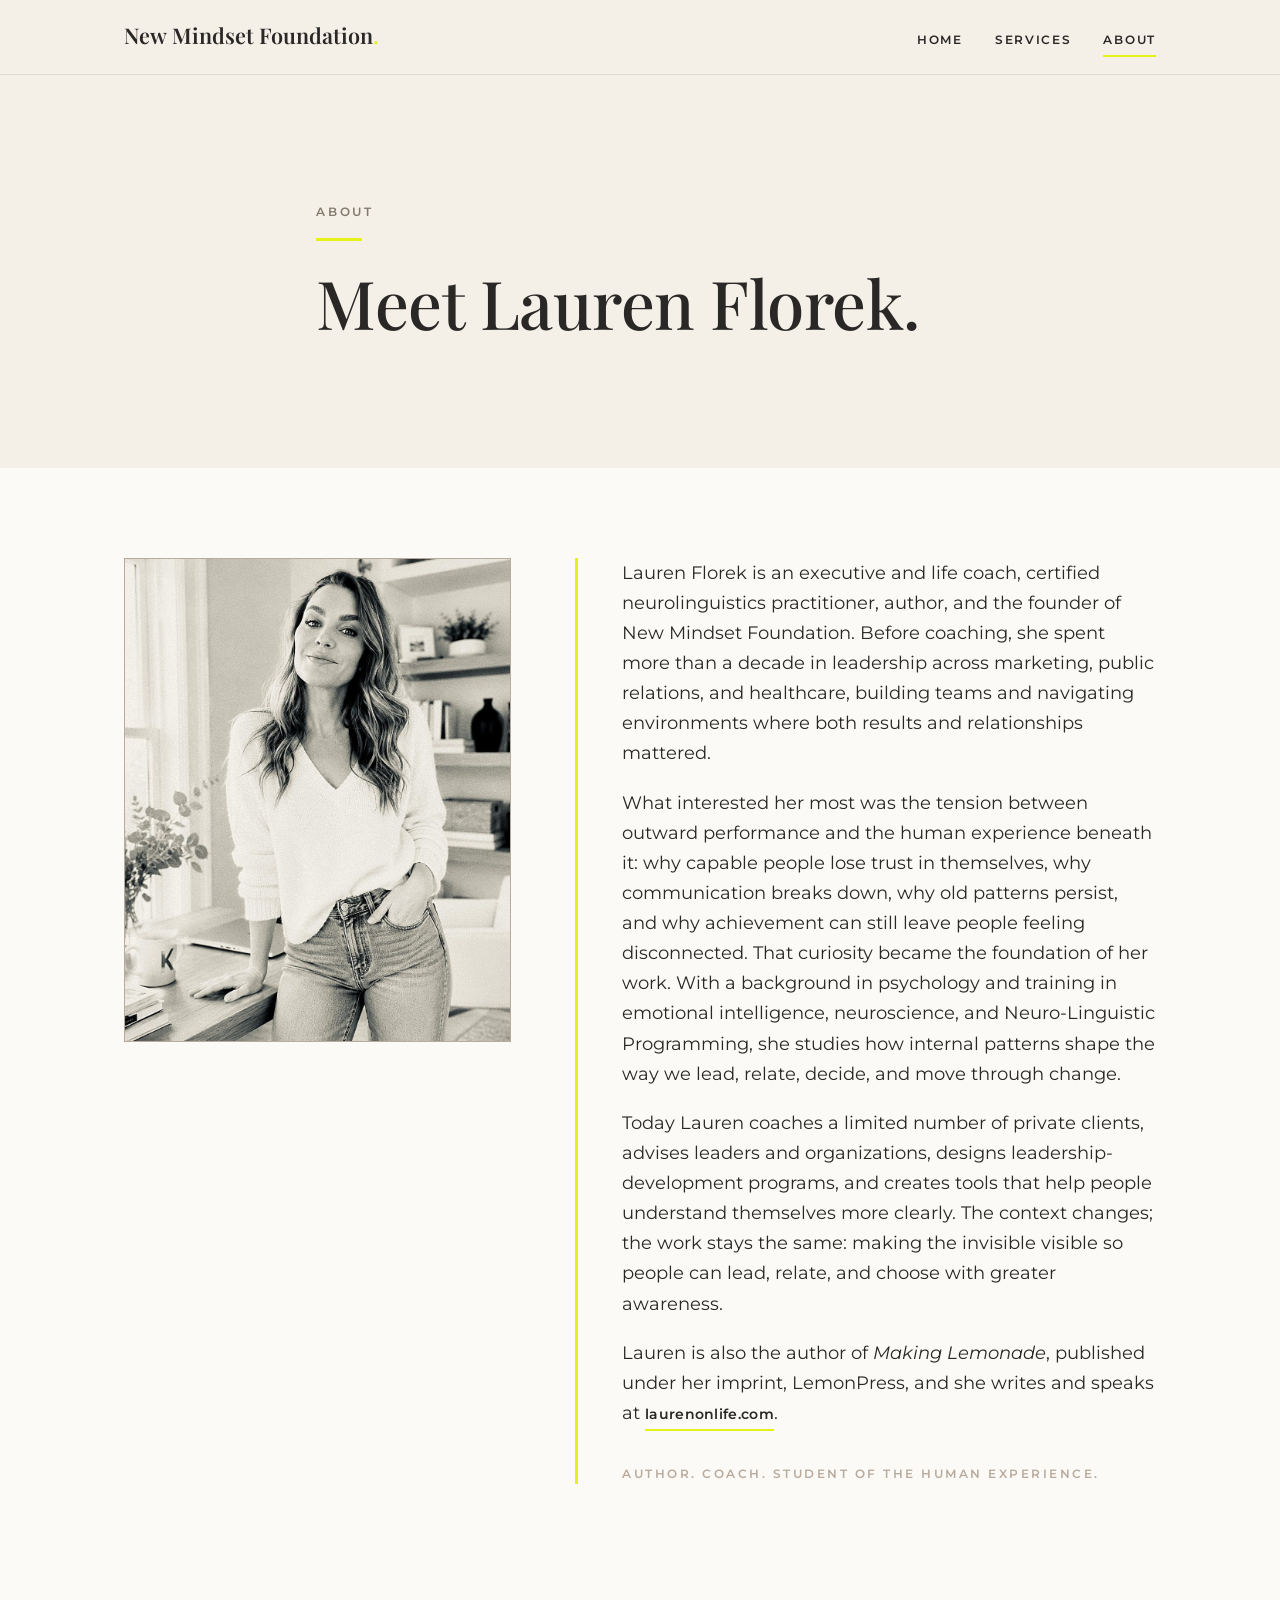
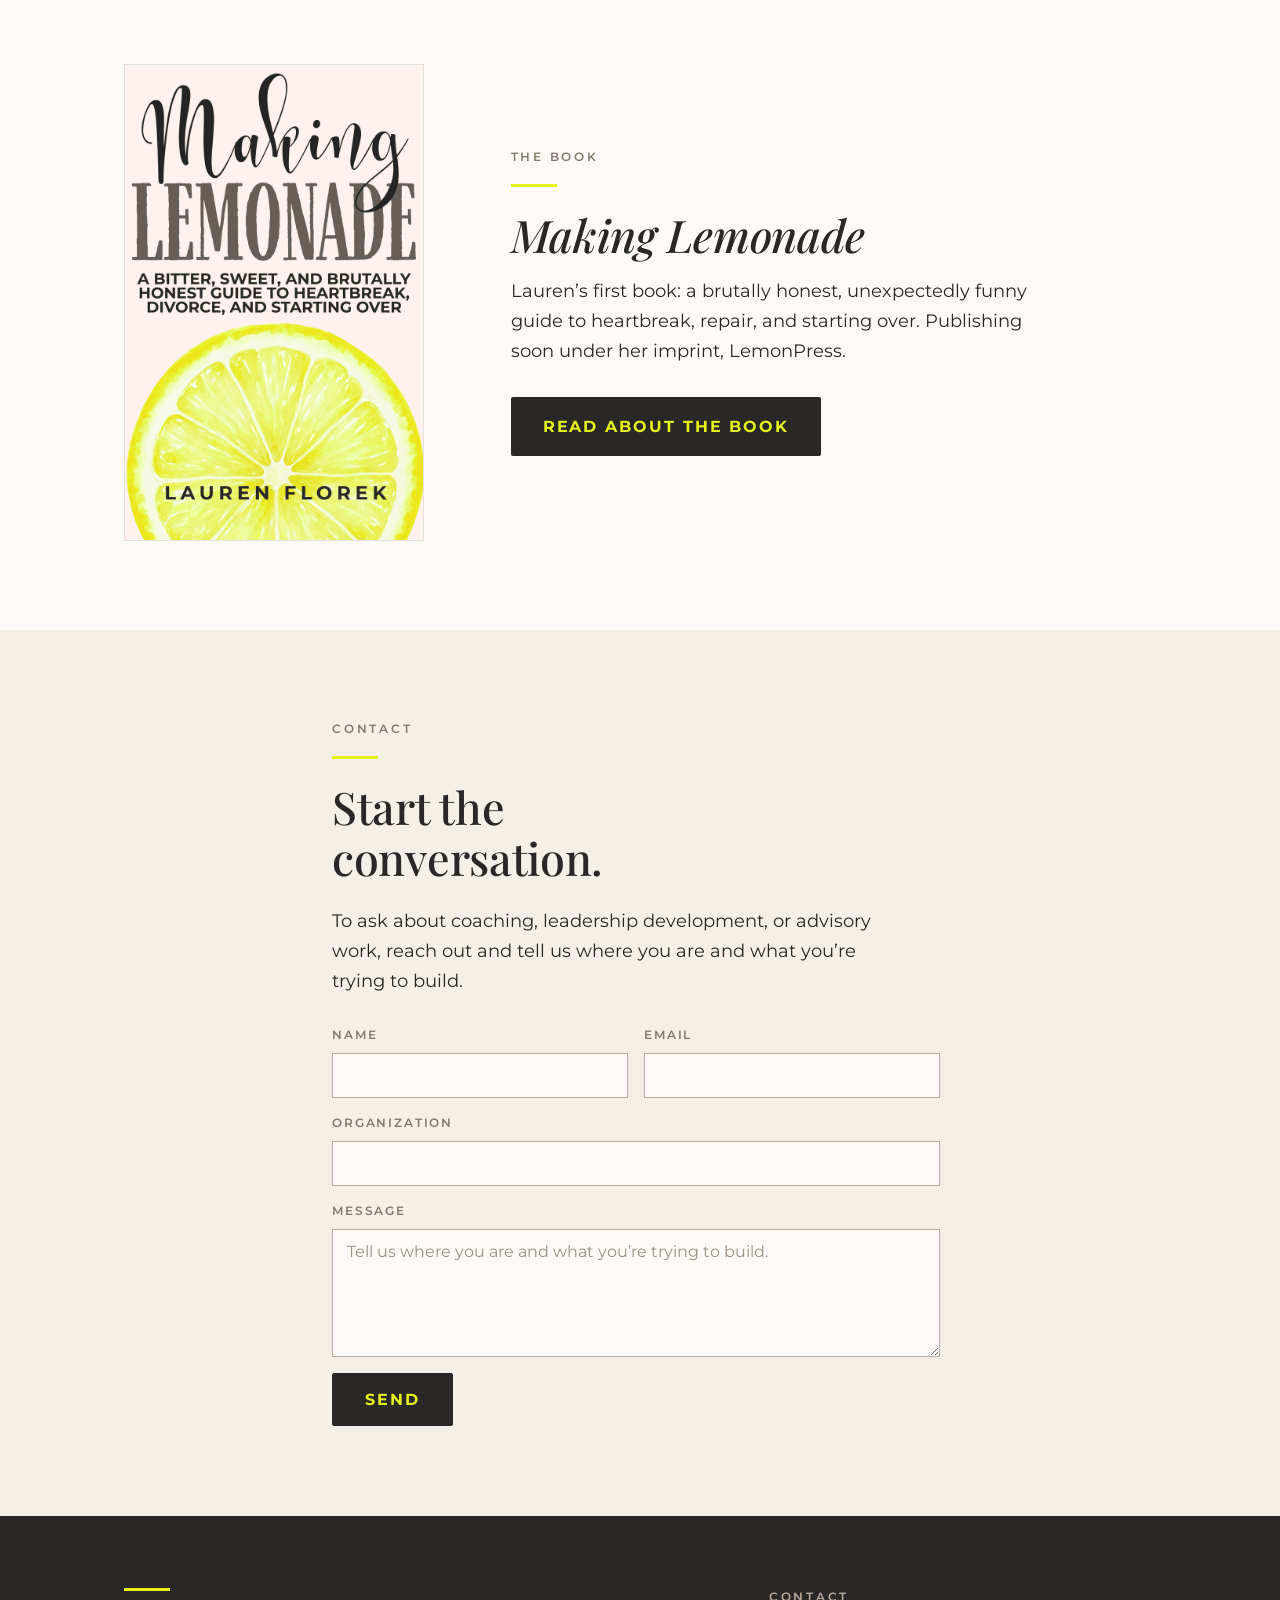
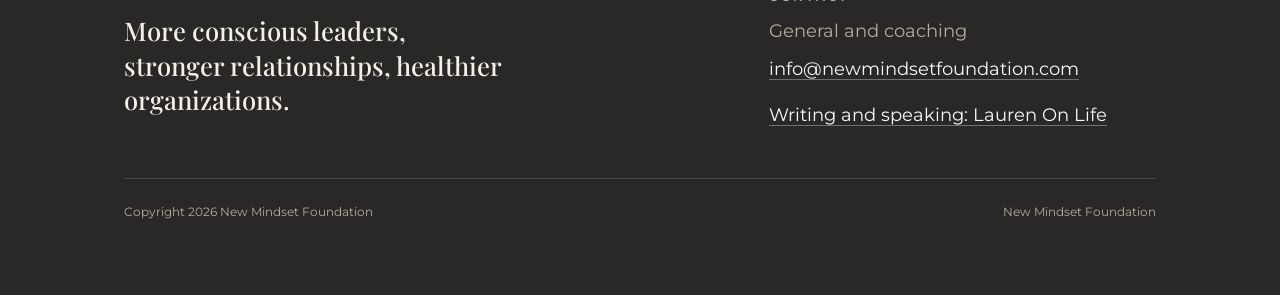
==== commit a3b57434: "Form, full quote, and six refinements Co-Authored-By: Claude Fable 5 <noreply@anthropic.com>" ====
--- a/about.html
+++ b/about.html
@@ -54,8 +54,26 @@
       <p>Lauren Florek is an executive and life coach, certified neurolinguistics practitioner, author, and the founder of New Mindset Foundation. Before coaching, she spent more than a decade in leadership across marketing, public relations, and healthcare, building teams and navigating environments where both results and relationships mattered.</p>
       <p>What interested her most was the tension between outward performance and the human experience beneath it: why capable people lose trust in themselves, why communication breaks down, why old patterns persist, and why achievement can still leave people feeling disconnected. That curiosity became the foundation of her work. With a background in psychology and training in emotional intelligence, neuroscience, and Neuro-Linguistic Programming, she studies how internal patterns shape the way we lead, relate, decide, and move through change.</p>
       <p>Today Lauren coaches a limited number of private clients, advises leaders and organizations, designs leadership-development programs, and creates tools that help people understand themselves more clearly. The context changes; the work stays the same: making the invisible visible so people can lead, relate, and choose with greater awareness.</p>
-      <p>Lauren’s also the author of <em>Making Lemonade</em>, published under her imprint, LemonPress, and she writes and speaks at <a class="textlink" href="https://laurenonlife.com">laurenonlife.com</a>.</p>
+      <p>Lauren is also the author of <em>Making Lemonade</em>, published under her imprint, LemonPress, and she writes and speaks at <a class="textlink" href="https://laurenonlife.com">laurenonlife.com</a>.</p>
       <p class="tagline">Author. Coach. Student of the human experience.</p>
+      </div>
+    </div>
+  </section>
+
+  <!-- THE BOOK -->
+  <section class="section bg-porcelain">
+    <div class="wrap book book--slim">
+      <div class="book-cover" style="max-width:300px;">
+        <img src="images/making-lemonade-cover.png" alt="Making Lemonade book cover by Lauren Florek">
+      </div>
+      <div>
+        <p class="eyebrow">The Book</p>
+        <hr class="rule">
+        <h2 class="italic">Making Lemonade</h2>
+        <p style="margin-top:1rem;">Lauren’s first book: a brutally honest, unexpectedly funny guide to heartbreak, repair, and starting over. Publishing soon under her imprint, LemonPress.</p>
+        <div class="actions">
+          <a class="btn-list" href="https://laurenonlife.com/book.html">Read about the book</a>
+        </div>
       </div>
     </div>
   </section>
@@ -67,9 +85,32 @@
       <hr class="rule">
       <h2 style="max-width:22rem;">Start the conversation.</h2>
       <p style="margin-top:1.4rem;">To ask about coaching, leadership development, or advisory work, reach out and tell us where you are and what you’re trying to build.</p>
-      <div class="actions">
-        <a class="btn-list" href="mailto:info@newmindsetfoundation.com?subject=Coaching%20Inquiry">Get in touch</a>
-      </div>
+      <form class="inquiry-form" action="https://formspree.io/f/xnpaagjg" method="POST">
+        <input type="hidden" name="_subject" value="Coaching Inquiry (New Mindset Foundation)">
+        <input type="text" name="_gotcha" style="display:none" tabindex="-1" autocomplete="off" aria-hidden="true">
+        <div class="form-row">
+          <div class="field">
+            <label for="f-name">Name</label>
+            <input id="f-name" type="text" name="name" required>
+          </div>
+          <div class="field">
+            <label for="f-email">Email</label>
+            <input id="f-email" type="email" name="email" required>
+          </div>
+        </div>
+        <div class="field">
+          <label for="f-org">Organization</label>
+          <input id="f-org" type="text" name="organization">
+        </div>
+        <div class="field">
+          <label for="f-message">Message</label>
+          <textarea id="f-message" name="message" rows="5" required placeholder="Tell us where you are and what you’re trying to build."></textarea>
+        </div>
+        <div class="actions">
+          <button class="btn-list" type="submit">Send</button>
+        </div>
+        <p class="form-error" hidden>Something went wrong. You can email us directly at <a href="mailto:info@newmindsetfoundation.com">info@newmindsetfoundation.com</a>.</p>
+      </form>
     </div>
   </section>
 
@@ -77,10 +118,8 @@
   <footer class="site-footer">
     <div class="wrap footer-grid">
       <div>
-        <p class="eyebrow">New Mindset Foundation</p>
         <hr class="rule">
-        <h2 style="max-width:20rem;">Changing us changes everything.</h2>
-        <p style="margin-top:1rem; color:var(--stone);">More conscious leaders, stronger relationships, healthier organizations.</p>
+        <p style="font-family:var(--serif); font-weight:500; font-size:clamp(1.25rem, 2.2vw, 1.6rem); line-height:1.35; color:var(--paper); max-width:24rem; margin:0;">More conscious leaders, stronger relationships, healthier organizations.</p>
       </div>
       <div class="footer-contact">
         <p class="eyebrow">Contact</p>
@@ -97,5 +136,35 @@
     </div>
   </footer>
 
+  <!-- Submit the inquiry in the background so the visitor stays on the page.
+       If JavaScript is off, the form still posts normally to Formspree. -->
+  <script>
+    (function () {
+      var form = document.querySelector('.inquiry-form');
+      if (!form) return;
+      var errorLine = form.querySelector('.form-error');
+      form.addEventListener('submit', function (event) {
+        event.preventDefault();
+        if (errorLine) errorLine.hidden = true;
+        fetch(form.action, {
+          method: 'POST',
+          body: new FormData(form),
+          headers: { 'Accept': 'application/json' }
+        }).then(function (response) {
+          if (response.ok) {
+            var thanks = document.createElement('p');
+            thanks.className = 'form-thanks';
+            thanks.textContent = 'Thank you. Your note is on its way, and you’ll hear back within two business days.';
+            form.replaceWith(thanks);
+          } else if (errorLine) {
+            errorLine.hidden = false;
+          }
+        }).catch(function () {
+          if (errorLine) errorLine.hidden = false;
+        });
+      });
+    })();
+  </script>
+
 </body>
 </html>
--- a/css/styles.css
+++ b/css/styles.css
@@ -570,3 +570,45 @@
   color: var(--stone);
   margin: 2rem 0 0;
 }
+
+/* ---- Home page book band: a slimmer cover column, roughly a third of the row ---- */
+.book--slim { grid-template-columns: 1fr 2fr; }
+@media (max-width: 820px) {
+  .book--slim { grid-template-columns: 1fr; }   /* stack, cover above text */
+}
+
+/* ---- Services "Learn more" expanders ----
+   Progressive enhancement: with no JavaScript the full copy shows and the
+   trigger stays hidden. Once the page is enhanced (.js on <html>), each block
+   collapses to its first paragraph with a keyboard-accessible toggle. The
+   open and close animation uses the grid-rows 0fr to 1fr method, so it stays
+   smooth at any height with no bounce. */
+.expander-toggle {
+  display: none;                       /* shown only when JS enhances the page */
+  margin-top: 1.2rem;
+  font-family: var(--sans);
+  font-size: 0.72rem;
+  font-weight: 600;
+  letter-spacing: 0.16em;
+  text-transform: uppercase;
+  color: var(--ink);
+  background: none;
+  border: 0;
+  border-bottom: 2px solid var(--citron);   /* the citron underline treatment */
+  padding: 0 0 3px;
+  cursor: pointer;
+}
+.js .expander-toggle { display: inline-block; }
+.expander-toggle:hover { border-bottom-color: var(--ink); }
+.expander-toggle:focus-visible { outline: 2px solid var(--ink); outline-offset: 3px; border-radius: 2px; }
+
+.expander-panel__inner { overflow: hidden; }
+.js .expander-panel {
+  display: grid;
+  grid-template-rows: 0fr;
+  transition: grid-template-rows 0.32s ease;   /* simple ease, no overshoot */
+}
+.js .expander-panel.is-open { grid-template-rows: 1fr; }
+@media (prefers-reduced-motion: reduce) {
+  .js .expander-panel { transition: none; }
+}
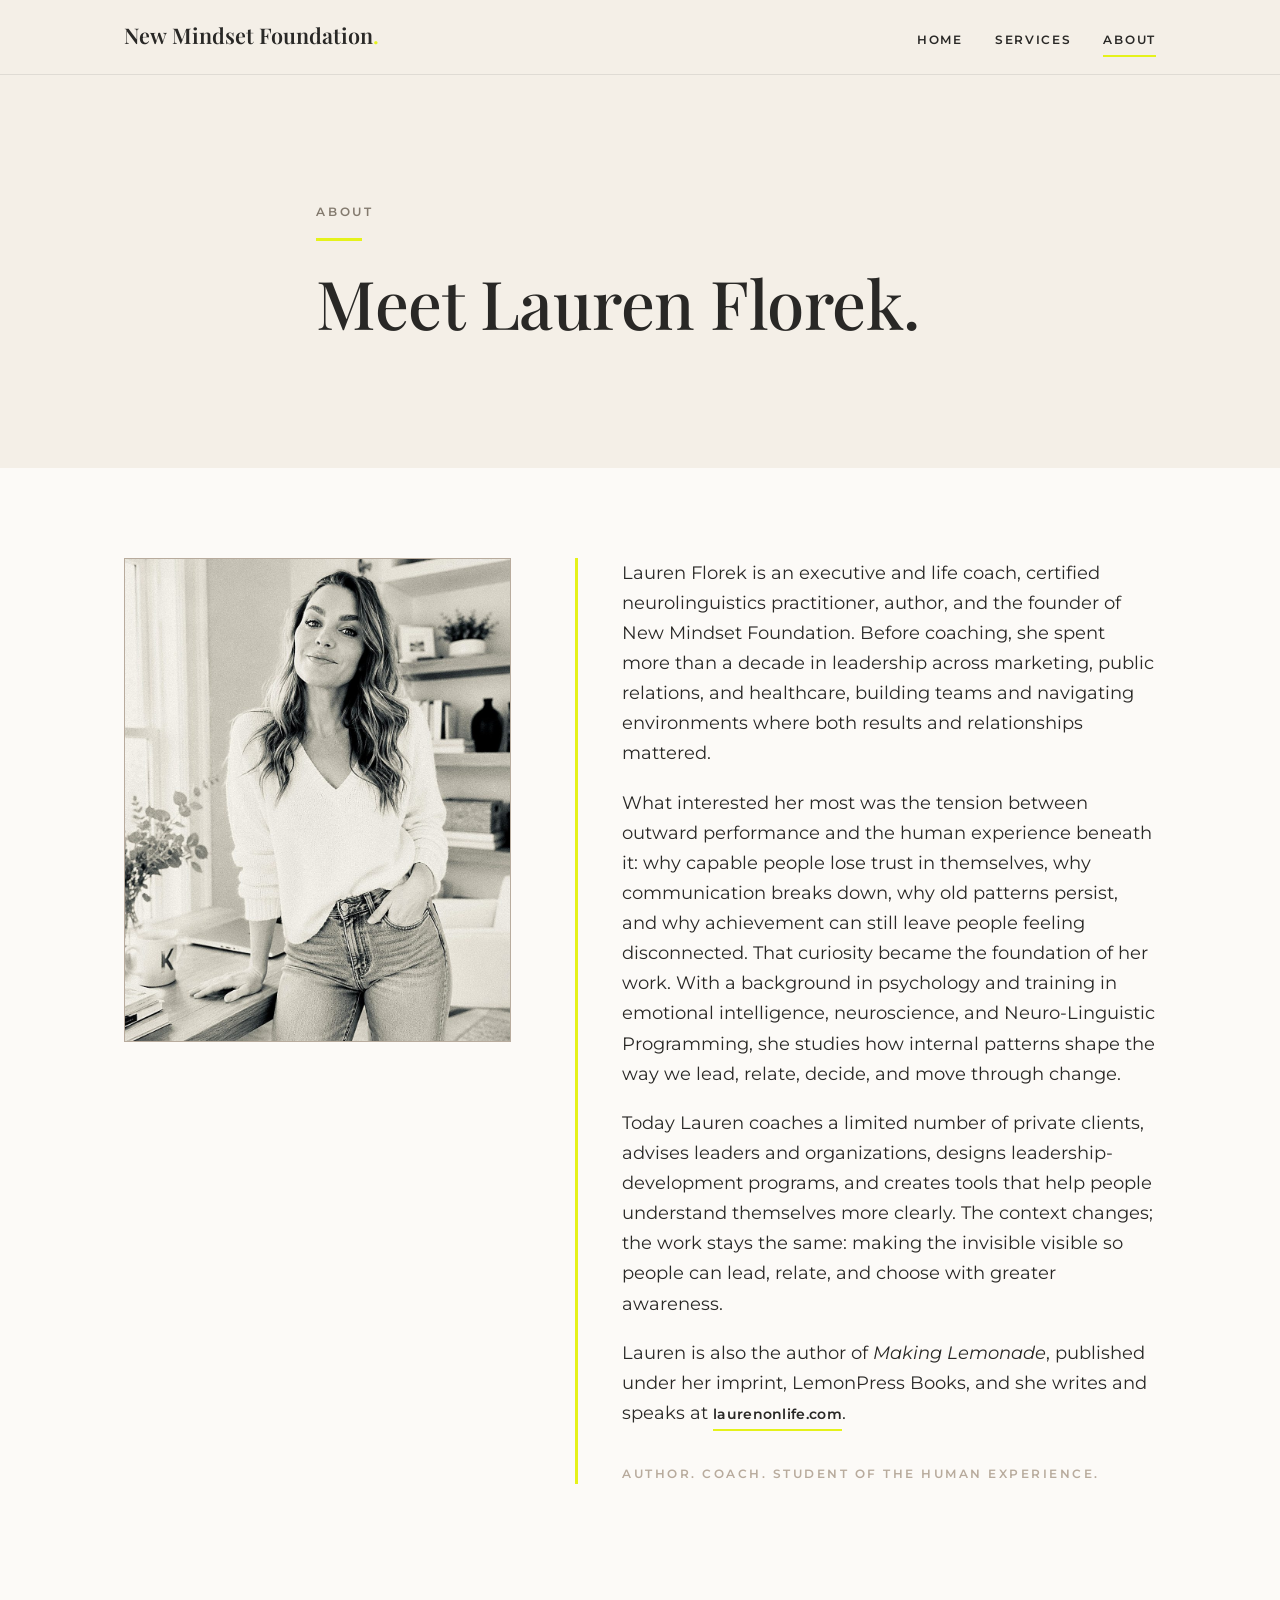
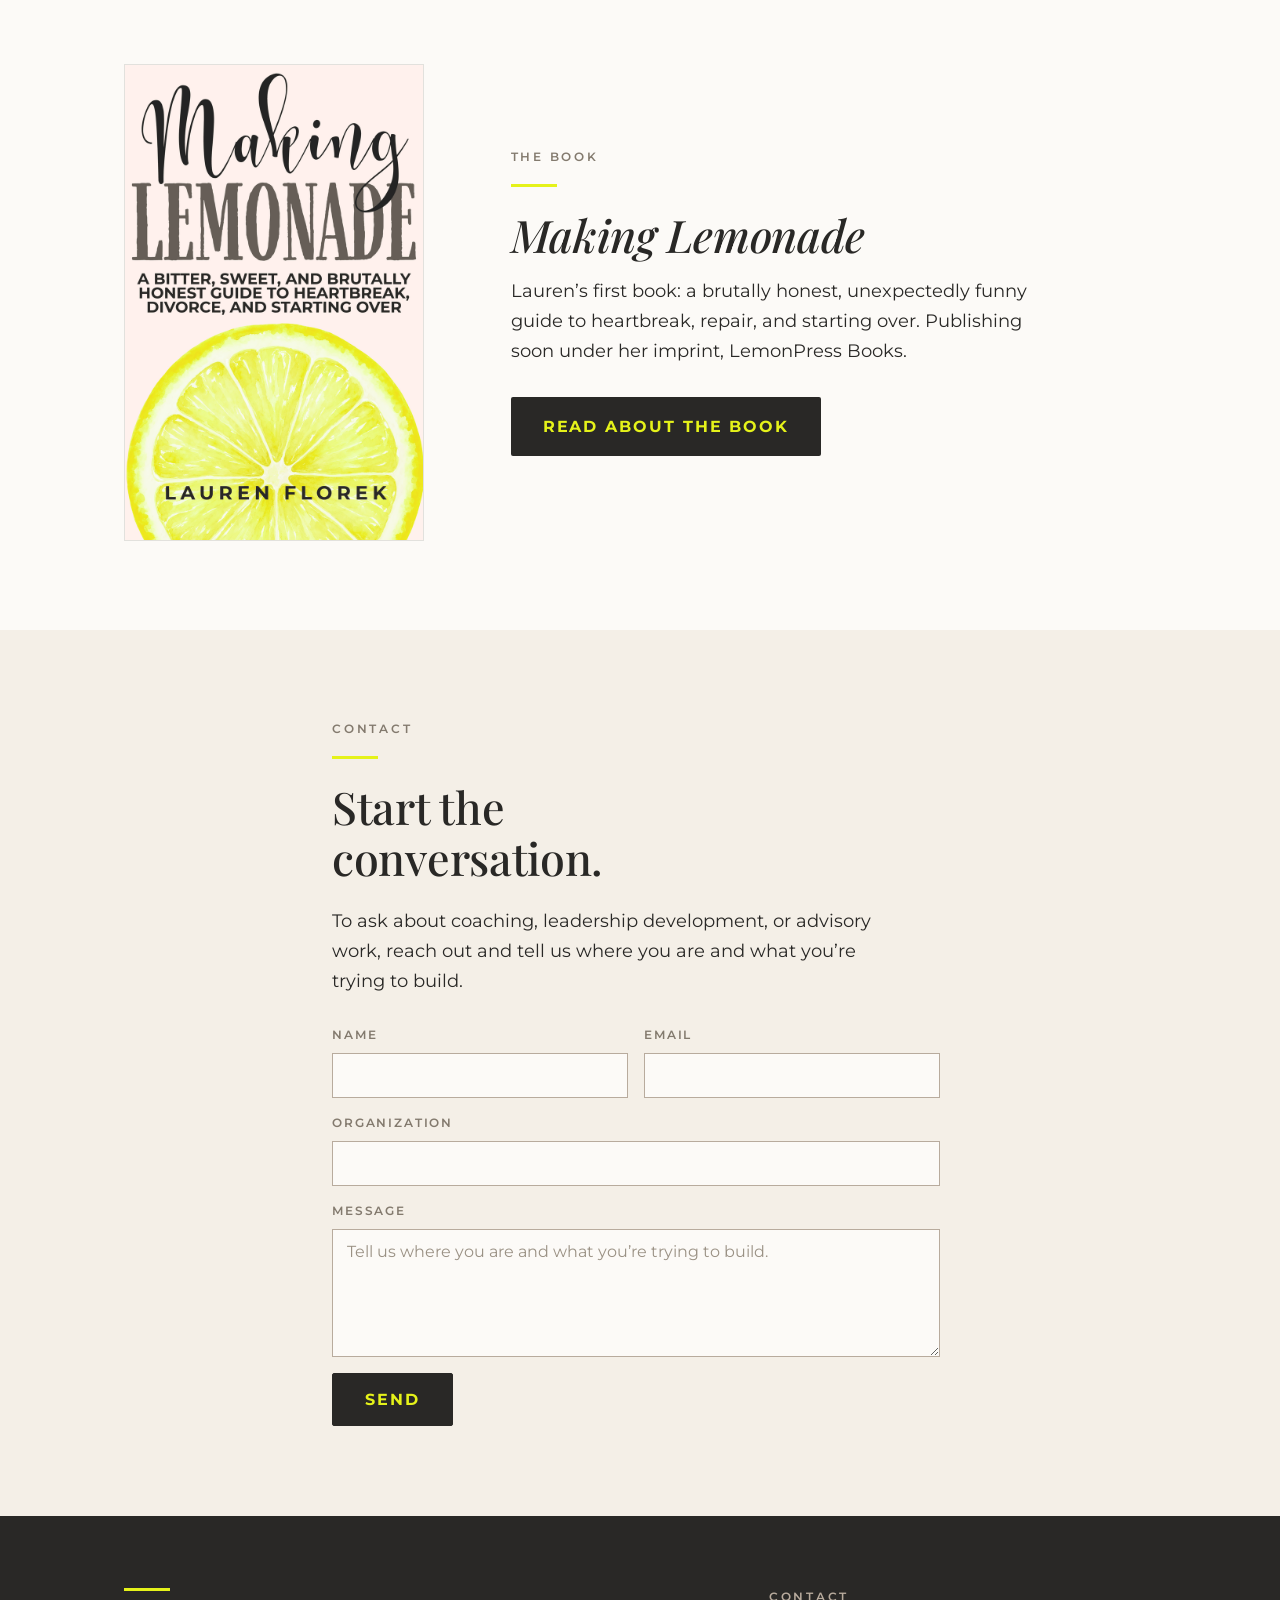
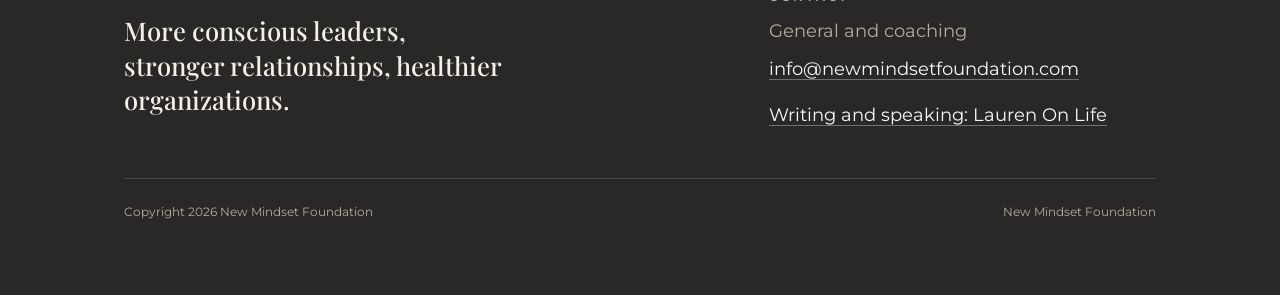
==== commit 5a69d4fd: "Imprint name is LemonPress Books Co-Authored-By: Claude Fable 5 <noreply@anthropic.com>" ====
--- a/about.html
+++ b/about.html
@@ -11,14 +11,30 @@
   <meta property="og:title" content="About Lauren Florek | New Mindset Foundation">
   <meta property="og:description" content="Meet Lauren Florek: executive and life coach, neurolinguistics practitioner, author, and founder of New Mindset Foundation.">
   <meta property="og:url" content="https://newmindsetfoundation.com/about.html">
+  <meta property="og:image" content="https://newmindsetfoundation.com/images/lauren-about.jpg">
+  <meta name="twitter:card" content="summary_large_image">
   <link rel="preconnect" href="https://fonts.googleapis.com">
   <link rel="preconnect" href="https://fonts.gstatic.com" crossorigin>
   <link href="https://fonts.googleapis.com/css2?family=Playfair+Display:ital,wght@0,500;0,600;1,500&family=Montserrat:wght@400;500;600&display=swap" rel="stylesheet">
   <link rel="stylesheet" href="css/styles.css">
-  <link rel="icon" href="images/favicon.ico" sizes="any">
-  <link rel="icon" type="image/png" sizes="32x32" href="images/favicon-32.png">
-  <link rel="icon" type="image/png" sizes="16x16" href="images/favicon-16.png">
-  <link rel="apple-touch-icon" href="images/apple-touch-icon.png">
+  <link rel="icon" href="/favicon.ico" sizes="any">
+  <link rel="apple-touch-icon" href="/apple-touch-icon.png">
+  <script type="application/ld+json">
+  {
+    "@context": "https://schema.org",
+    "@type": "Person",
+    "name": "Lauren Florek",
+    "jobTitle": "Executive and Life Coach",
+    "url": "https://newmindsetfoundation.com/about.html",
+    "image": "https://newmindsetfoundation.com/images/lauren-about.jpg",
+    "sameAs": "https://laurenonlife.com",
+    "worksFor": {
+      "@type": "Organization",
+      "name": "New Mindset Foundation",
+      "url": "https://newmindsetfoundation.com"
+    }
+  }
+  </script>
 </head>
 <body>
 
@@ -54,7 +70,7 @@
       <p>Lauren Florek is an executive and life coach, certified neurolinguistics practitioner, author, and the founder of New Mindset Foundation. Before coaching, she spent more than a decade in leadership across marketing, public relations, and healthcare, building teams and navigating environments where both results and relationships mattered.</p>
       <p>What interested her most was the tension between outward performance and the human experience beneath it: why capable people lose trust in themselves, why communication breaks down, why old patterns persist, and why achievement can still leave people feeling disconnected. That curiosity became the foundation of her work. With a background in psychology and training in emotional intelligence, neuroscience, and Neuro-Linguistic Programming, she studies how internal patterns shape the way we lead, relate, decide, and move through change.</p>
       <p>Today Lauren coaches a limited number of private clients, advises leaders and organizations, designs leadership-development programs, and creates tools that help people understand themselves more clearly. The context changes; the work stays the same: making the invisible visible so people can lead, relate, and choose with greater awareness.</p>
-      <p>Lauren is also the author of <em>Making Lemonade</em>, published under her imprint, LemonPress, and she writes and speaks at <a class="textlink" href="https://laurenonlife.com">laurenonlife.com</a>.</p>
+      <p>Lauren is also the author of <em>Making Lemonade</em>, published under her imprint, LemonPress Books, and she writes and speaks at <a class="textlink" href="https://laurenonlife.com">laurenonlife.com</a>.</p>
       <p class="tagline">Author. Coach. Student of the human experience.</p>
       </div>
     </div>
@@ -70,7 +86,7 @@
         <p class="eyebrow">The Book</p>
         <hr class="rule">
         <h2 class="italic">Making Lemonade</h2>
-        <p style="margin-top:1rem;">Lauren’s first book: a brutally honest, unexpectedly funny guide to heartbreak, repair, and starting over. Publishing soon under her imprint, LemonPress.</p>
+        <p style="margin-top:1rem;">Lauren’s first book: a brutally honest, unexpectedly funny guide to heartbreak, repair, and starting over. Publishing soon under her imprint, LemonPress Books.</p>
         <div class="actions">
           <a class="btn-list" href="https://laurenonlife.com/book.html">Read about the book</a>
         </div>
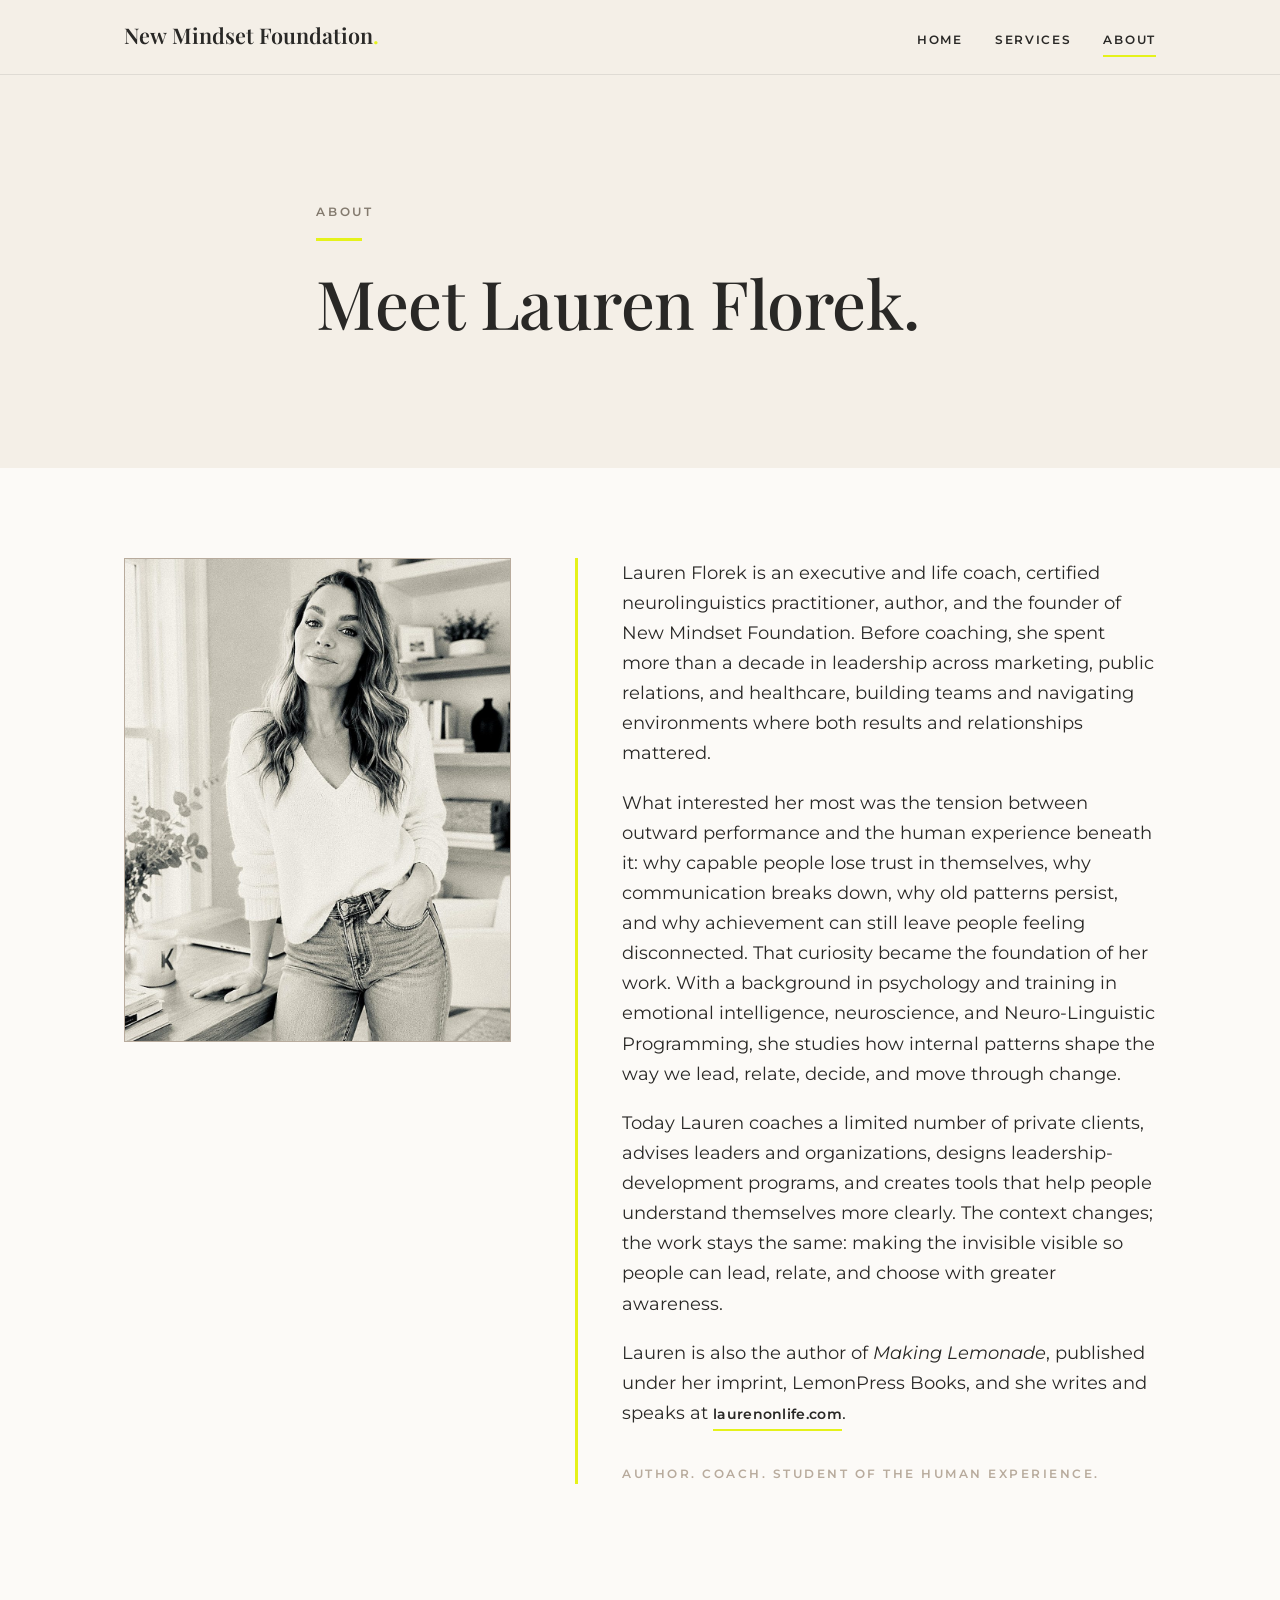
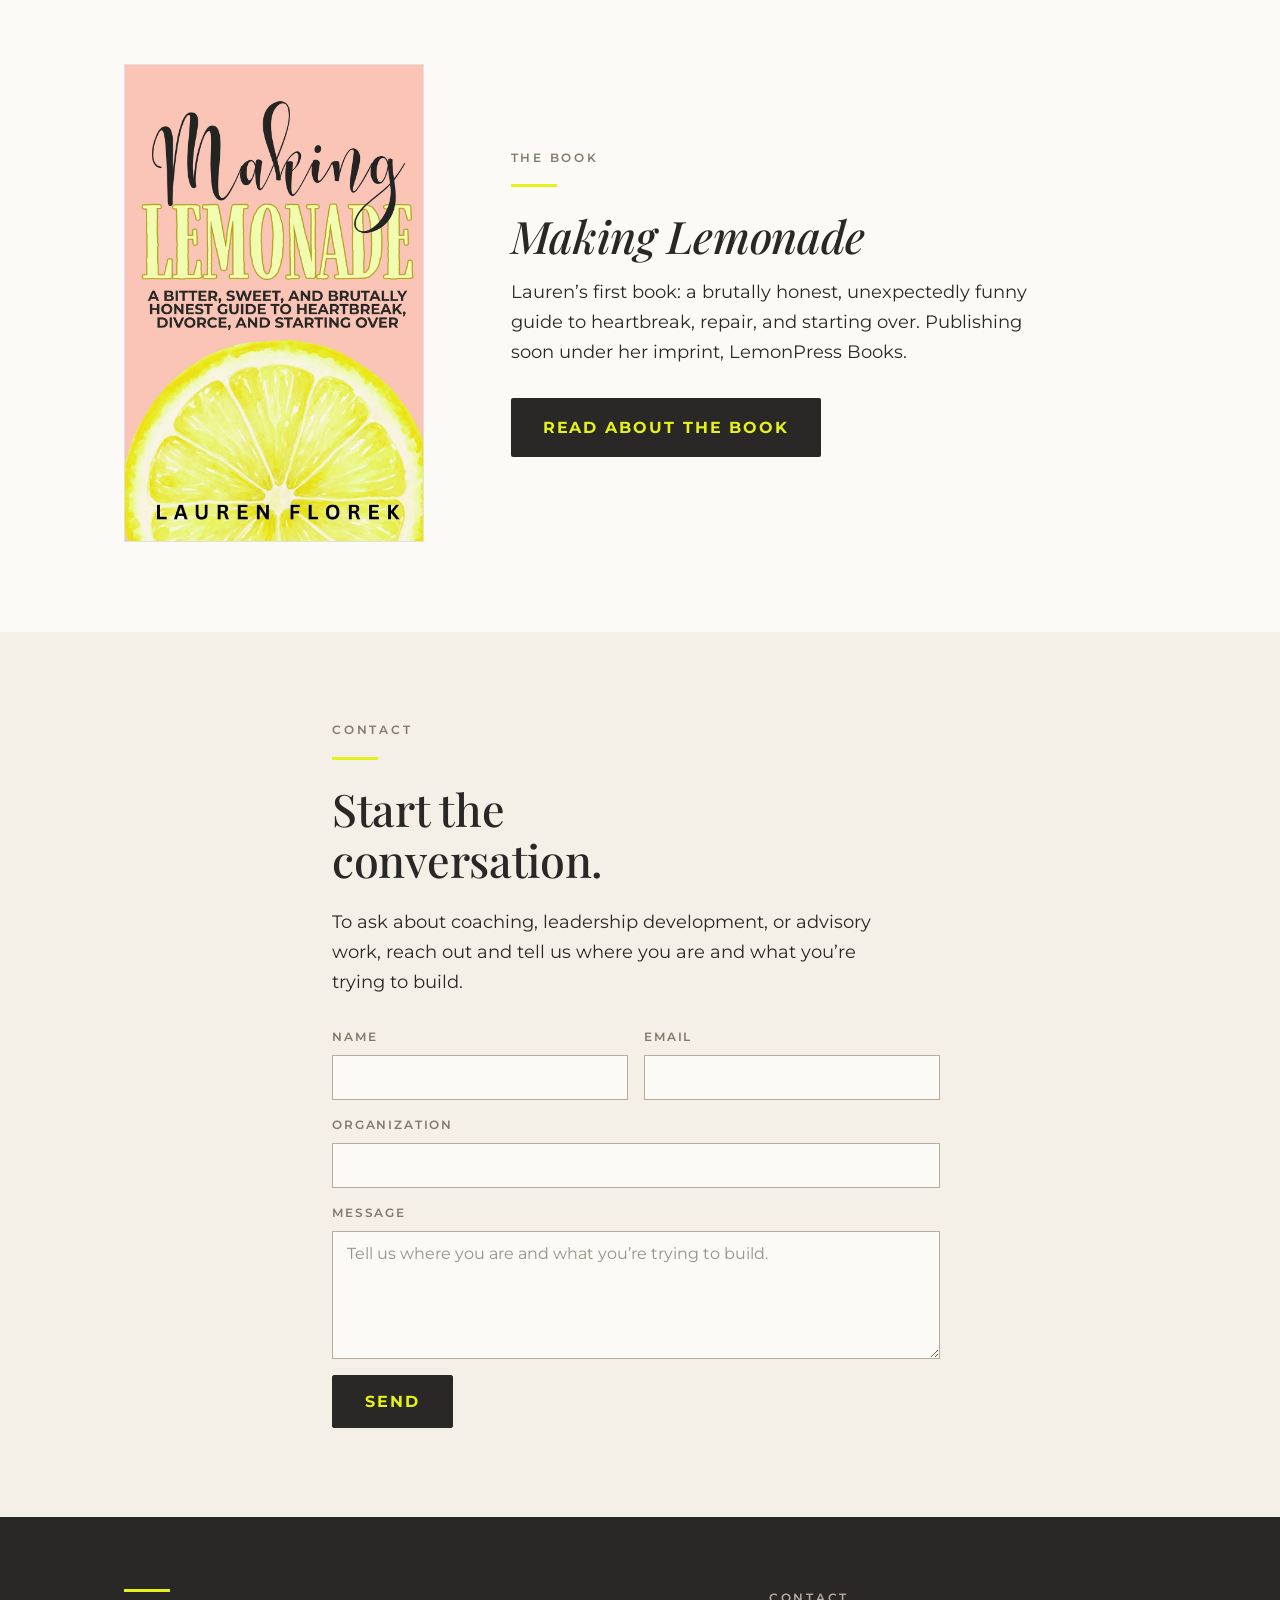
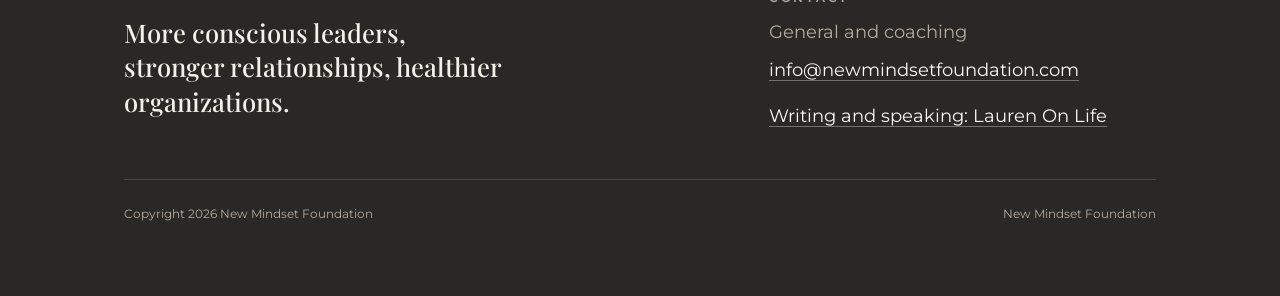
==== commit 549f1ce8: "Version the cover image so browsers fetch the new one Co-Authored-By: Claude Opus 5 <noreply@anthrop" ====
--- a/about.html
+++ b/about.html
@@ -80,7 +80,7 @@
   <section class="section bg-porcelain">
     <div class="wrap book book--slim">
       <div class="book-cover" style="max-width:300px;">
-        <img src="images/making-lemonade-cover.png" alt="Making Lemonade book cover by Lauren Florek">
+        <img src="images/making-lemonade-cover.png?v=2" alt="Making Lemonade book cover by Lauren Florek">
       </div>
       <div>
         <p class="eyebrow">The Book</p>
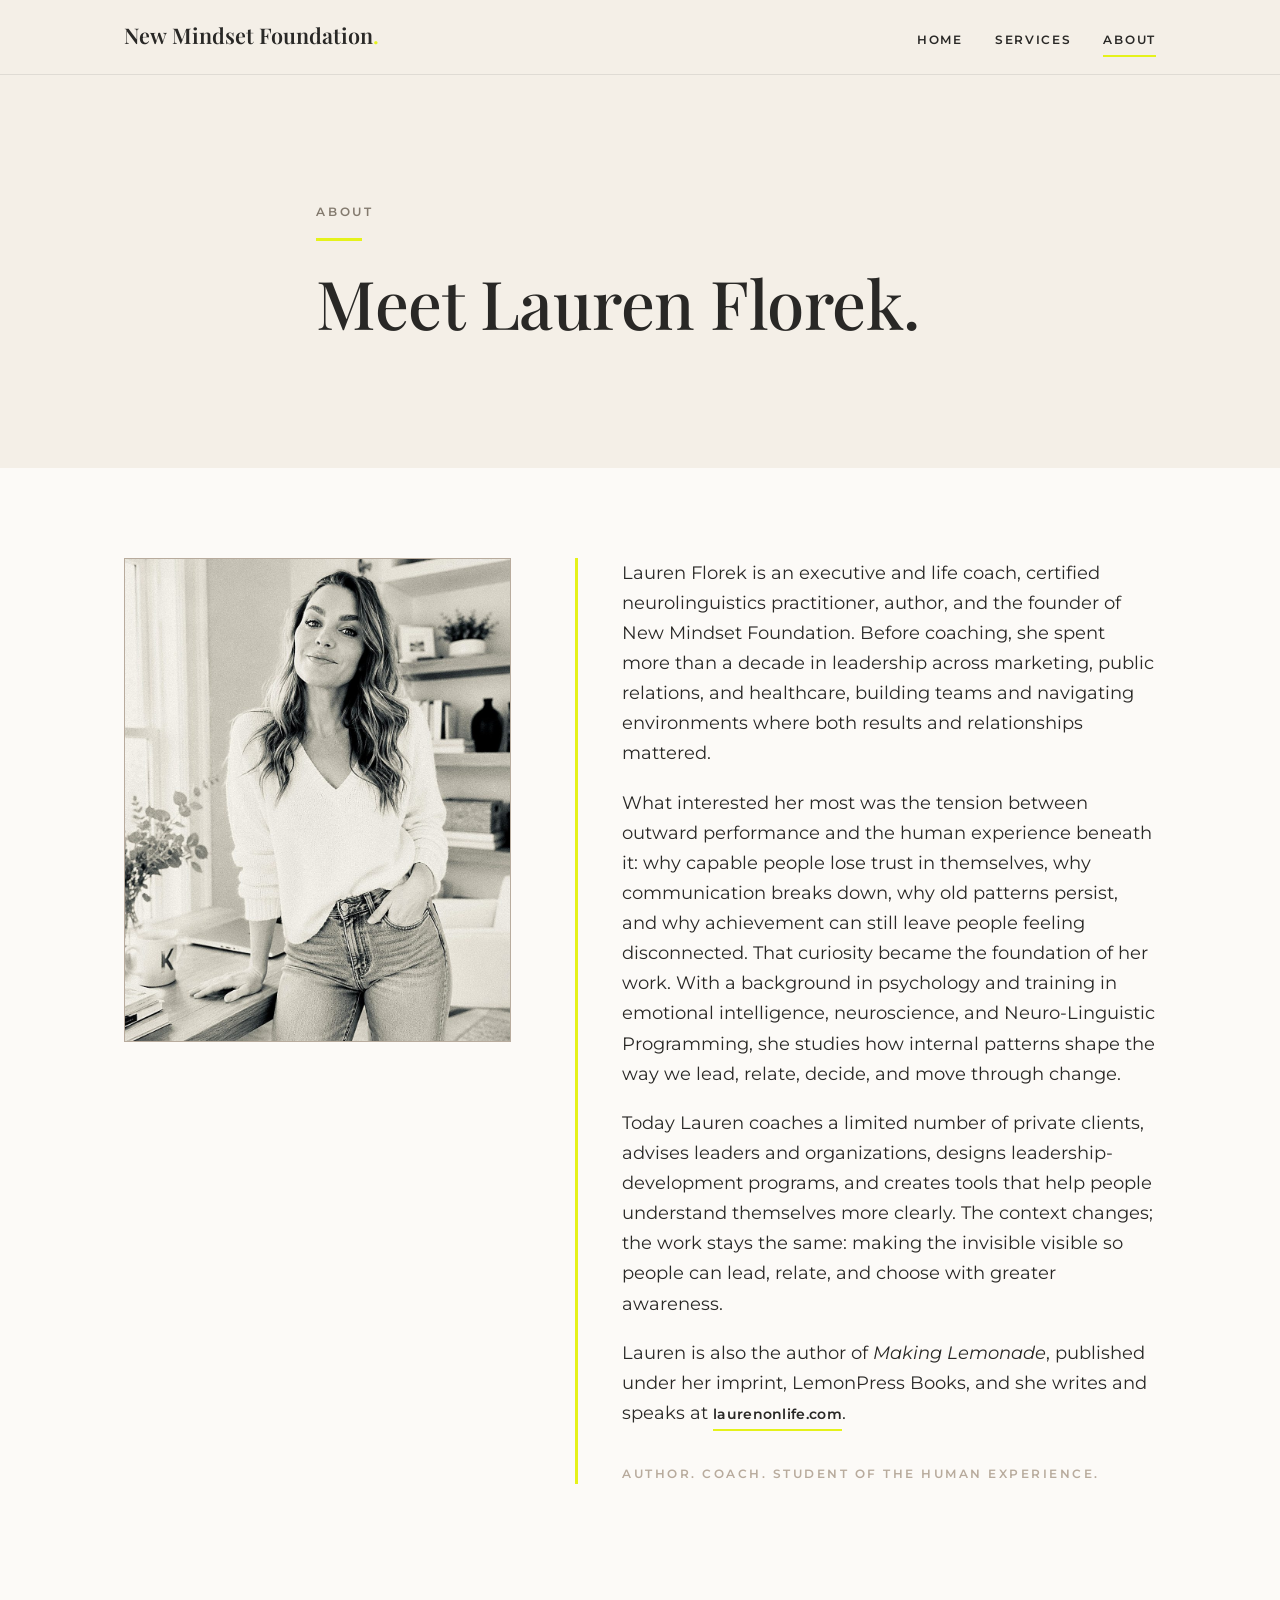
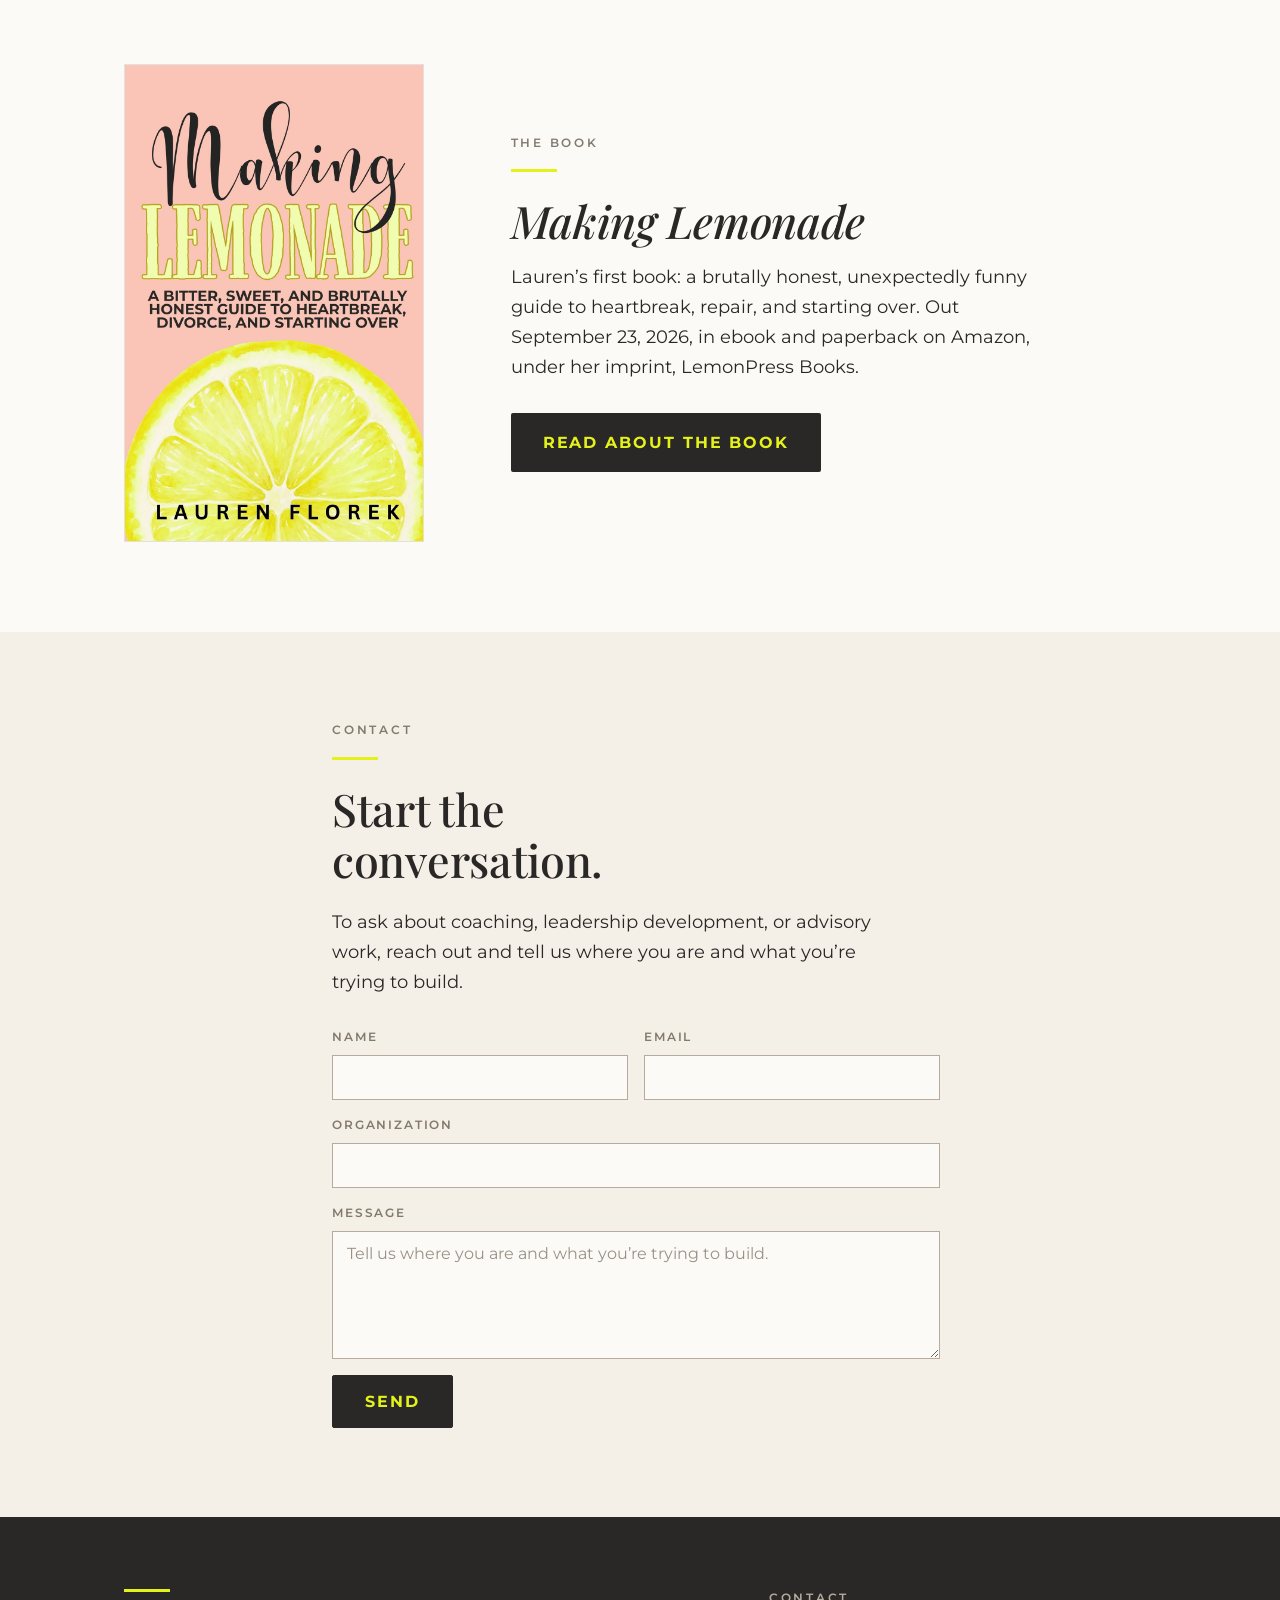
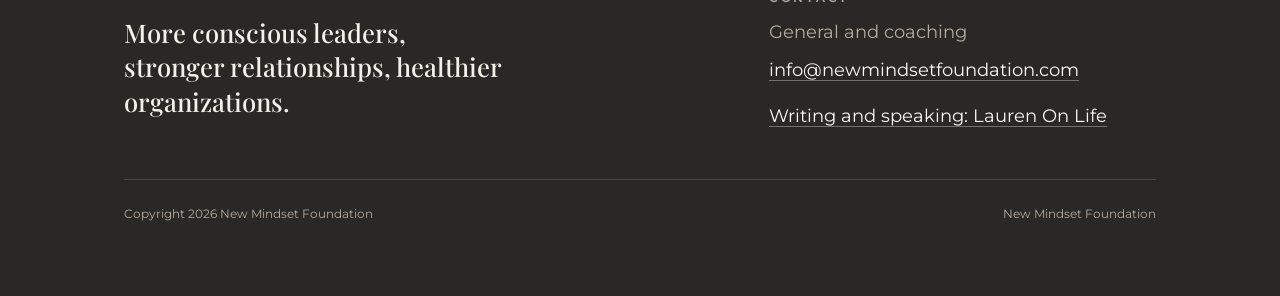
==== commit 09970827: "Set the Making Lemonade release date to September 23, 2026 Co-Authored-By: Claude Opus 5 <noreply@an" ====
--- a/about.html
+++ b/about.html
@@ -86,7 +86,7 @@
         <p class="eyebrow">The Book</p>
         <hr class="rule">
         <h2 class="italic">Making Lemonade</h2>
-        <p style="margin-top:1rem;">Lauren’s first book: a brutally honest, unexpectedly funny guide to heartbreak, repair, and starting over. Publishing soon under her imprint, LemonPress Books.</p>
+        <p style="margin-top:1rem;">Lauren’s first book: a brutally honest, unexpectedly funny guide to heartbreak, repair, and starting over. Out September 23, 2026, in ebook and paperback on Amazon, under her imprint, LemonPress Books.</p>
         <div class="actions">
           <a class="btn-list" href="https://laurenonlife.com/book.html">Read about the book</a>
         </div>
